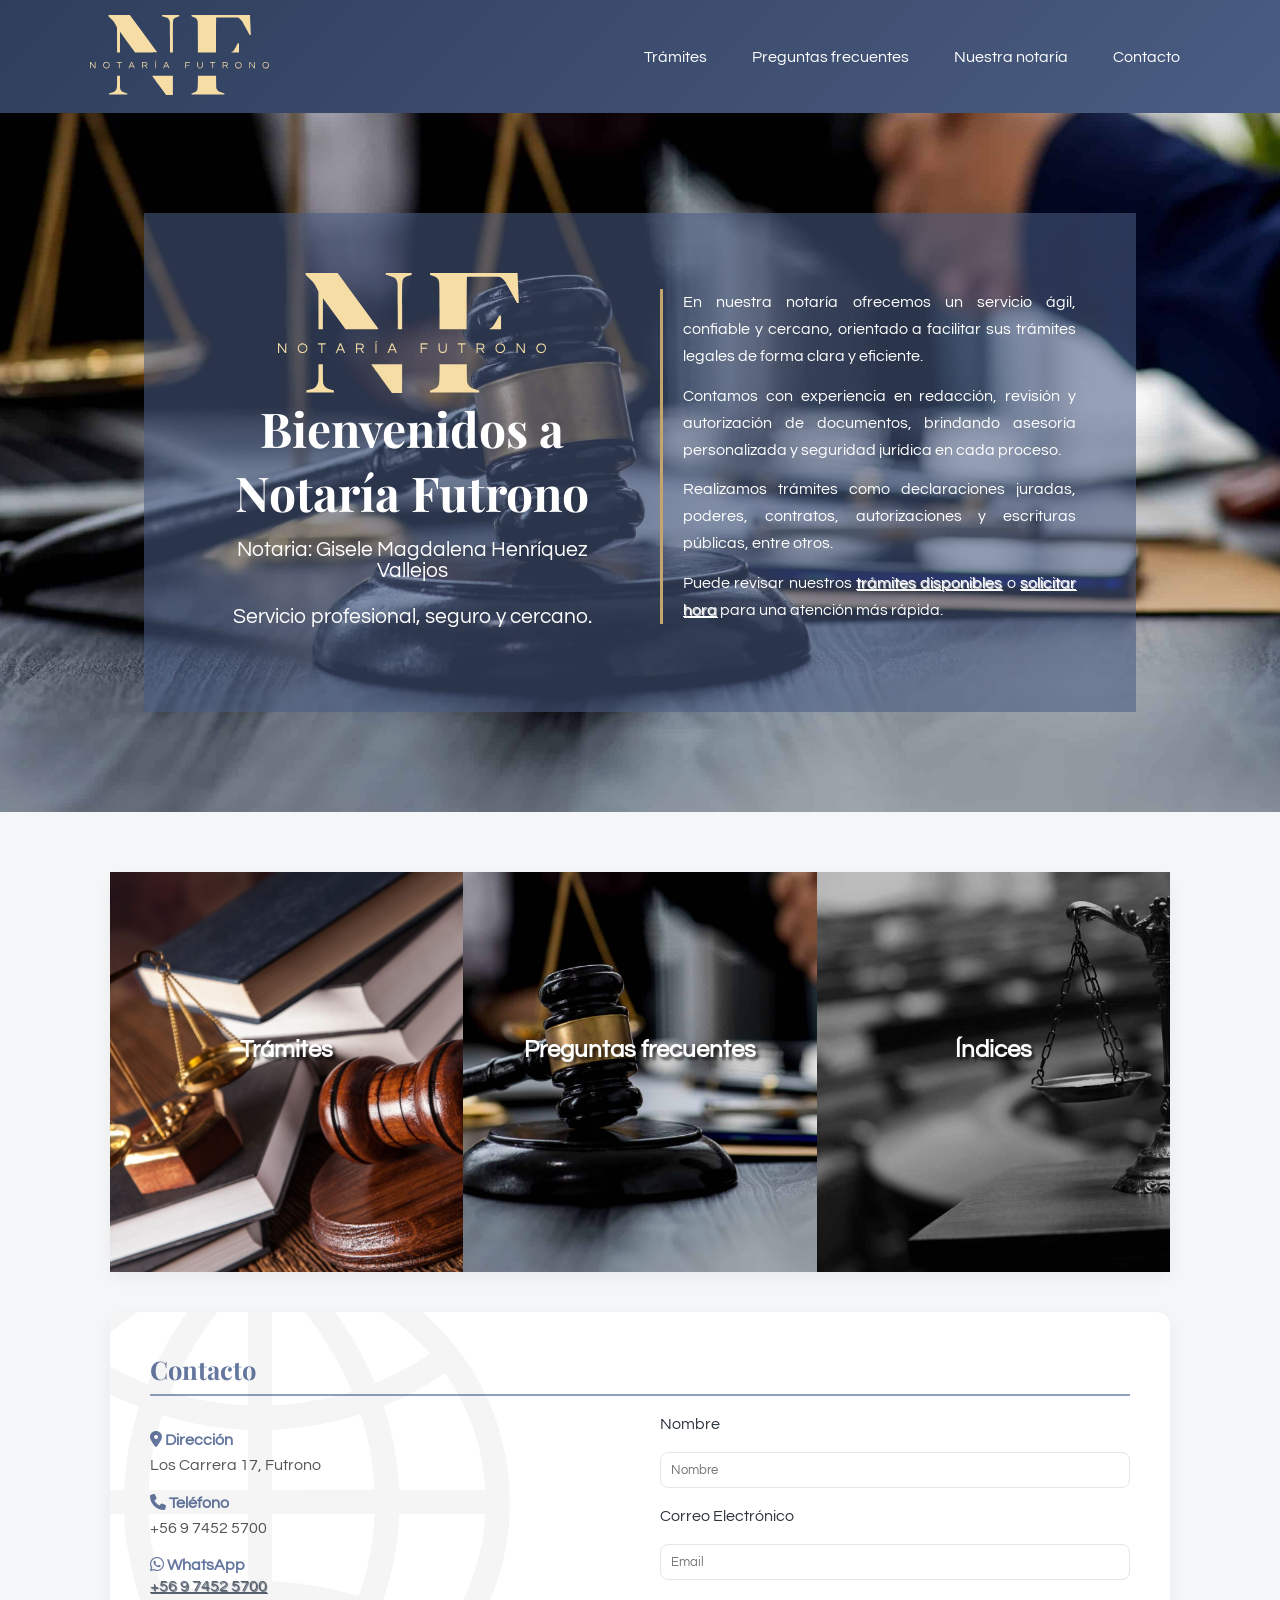
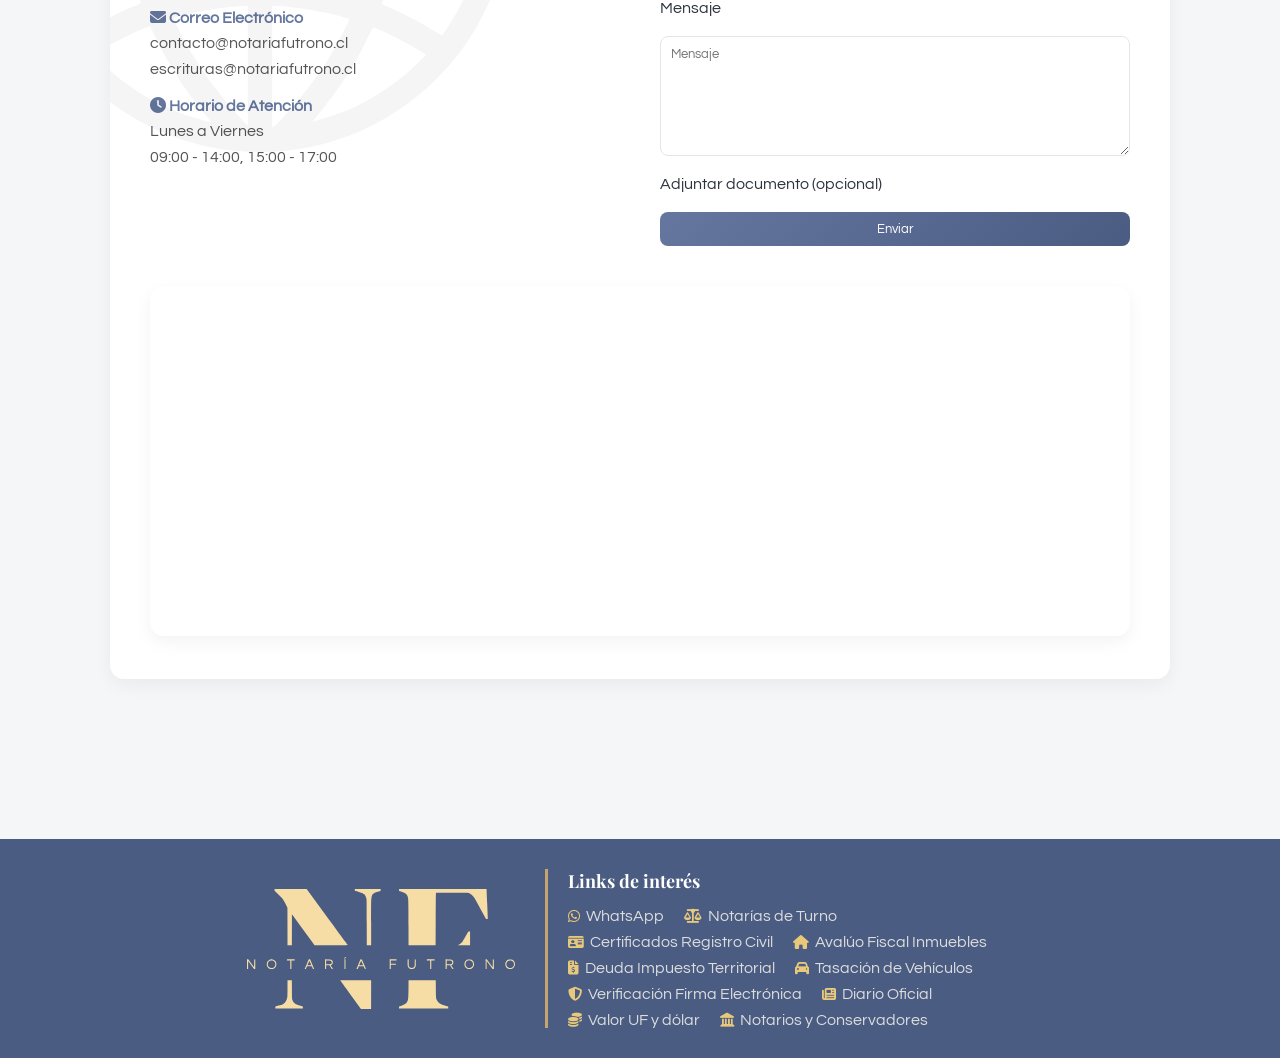
==== index.html @ 4bea4dc6 "19/5 22:29" ====
<!DOCTYPE html>
<html lang="es">
<head>
    <meta charset="UTF-8">
    <title>Notaría Futrono</title>
    <meta name="viewport" content="width=device-width, initial-scale=1.0">
    <meta name="description" content="Notaría Futrono">
    <link rel="stylesheet" href="https://cdnjs.cloudflare.com/ajax/libs/font-awesome/6.5.0/css/all.min.css">
    <link rel="stylesheet" href="styles.css">
    <link rel="icon" href="/Carrusel/LOGO NOTARÍA FUTRONO.svg" type="image/png">
    <link rel="preconnect" href="https://fonts.googleapis.com">
    <link rel="preconnect" href="https://fonts.gstatic.com" crossorigin>
    <link href="https://fonts.googleapis.com/css2?family=Playfair+Display:ital,wght@0,400..900;1,400..900&family=Questrial&display=swap" rel="stylesheet">

    <script>
        UPLOADCARE_PUBLIC_KEY = "cc6161b7a4d8f9cc58de";
        UPLOADCARE_LOCALE = "es";
    </script>

    <script src="https://ucarecdn.com/libs/widget/3.x/uploadcare.full.min.js"></script>
</head>

<body class="site-body">

    <!-- ================= HEADER ================= -->
    <header class="site-header">
        <div class="header-inner">
            <a href="index.html">
                <img src="Carrusel/LOGO NOTARÍA FUTRONO.svg" alt="Logo Notaría" class="logo-image">
            </a>
            <button class="menu-toggle" aria-label="Abrir menú">
                <span class="bar"></span>
                <span class="bar"></span>
                <span class="bar"></span>
            </button>

            <nav class="main-navigation" id="mainNav">
                <ul class="nav-list">

                    <li class="nav-item">
                        <a href="tramites.html" class="nav-link">Trámites</a>
                    </li>

                    <li class="nav-item">
                        <a href="faq.html" class="nav-link">Preguntas frecuentes</a>
                    </li>

                    <li class="nav-item">
                        <a href="notaria.html" class="nav-link">Nuestra notaría</a>
                    </li>

                    <li class="nav-item">
                        <a href="#contacto" class="nav-link">Contacto</a>
                    </li>

                </ul>
            </nav>

        </div>
    </header>

    <section class="hero-section">
        <div class="hero-container">
            <div class="hero-layout">
                <!-- IZQUIERDA -->
                <div class="hero-left">
                    <img src="Carrusel/LOGO NOTARÍA FUTRONO.svg" class="logo-image-hero">

                    <h2 class="hero-title">Bienvenidos a Notaría Futrono</h2>
                    
                    <p class="hero-subtitle">
                        Notaria: Gisele Magdalena Henríquez Vallejos
                    </p>
                    <p class="hero-subtitle">
                        Servicio profesional, seguro y cercano.
                    </p>
                </div>

                <!-- DERECHA -->
                <div class="hero-right">
                    <div class="hero-box">
                        <p>
                            En nuestra notaría ofrecemos un servicio ágil, confiable y cercano, orientado a facilitar sus trámites legales de forma clara y eficiente.
                        </p>

                        <p>
                            Contamos con experiencia en redacción, revisión y autorización de documentos, brindando asesoría personalizada y seguridad jurídica en cada proceso.
                        </p>

                        <p>
                            Realizamos trámites como declaraciones juradas, poderes, contratos, autorizaciones y escrituras públicas, entre otros.
                        </p>

                        <p>
                            Puede revisar nuestros <a href="tramites.html">trámites disponibles</a> o <a href="#contacto">solicitar hora</a> para una atención más rápida.
                        </p>
                    </div>
                </div>

            </div>
        </div>
    </section>

    <!-- ================= MAIN ================= -->
    <main class="site-main">

        <div class="content-wrapper">

        <!-- Imágenes Links -->
        <section class="section section-links">
            <div class="image-links-grid">

                <a href="tramites.html" class="image-card">
                    <img src="Carrusel/1.jpg" alt="Trámites">
                    <div class="overlay">
                        <h3>Trámites</h3>
                        <span class="overlay-button">Saber más</span>
                    </div>
                </a>

                <a href="faq.html" class="image-card">
                    <img src="Carrusel/2.jpg" alt="Faq">
                    <div class="overlay">
                        <h3>Preguntas frecuentes</h3>
                        <span class="overlay-button">Saber más</span>
                    </div>
                </a>

                <a href="#indices" class="image-card">
                    <img src="Carrusel/3.jpg" alt="Índices">
                    <div class="overlay">
                        <h3>Índices</h3>
                        <span class="overlay-button">Saber más</span>
                    </div>
                </a>
            </div>
        </section>

        <!-- Sección Contacto -->
        <section id="contacto" class="section section-contact">

            <h2 class="section-title">Contacto</h2>

            <div class="contact-grid">

                <!-- Columna 1: Información -->
                <div class="contact-info">

                    <h3><i class="fa-solid fa-location-dot"></i> Dirección</h3>
                    <p>Los Carrera 17, Futrono</p>

                    <h3><i class="fa-solid fa-phone"></i> Teléfono</h3>
                    <p>+56 9 7452 5700</p>

                    <h3><i class="fa-brands fa-whatsapp"></i> WhatsApp</h3>
                    <a href="https://wa.me/message/VOYNBCRUXKW7G1">+56 9 7452 5700</a>

                    <h3><i class="fa-solid fa-envelope"></i> Correo Electrónico</h3>
                    <p>contacto@notariafutrono.cl</p>
                    <p>escrituras@notariafutrono.cl</p>

                    <h3><i class="fa-solid fa-clock"></i> Horario de Atención</h3>
                    <p>Lunes a Viernes<br>09:00 - 14:00, 15:00 - 17:00</p>

                </div>

                <!-- Columna 2: Formulario -->
                <div class="contact-form-wrapper">

                    <form action="https://submit-form.com/GzHp7w8go" class="contact-form">
                        <label for="name">Nombre</label>
                        <input type="text" id="name" name="name" placeholder="Nombre" required="" class="form-input"/>
                        <label for="email">Correo Electrónico</label>
                        <input type="email" id="email" name="email" placeholder="Email" required="" class="form-input"/>
                        <label for="message">Mensaje</label>
                        <textarea
                            id="message"
                            name="message"
                            placeholder="Mensaje"
                            required=""
                            class="form-textarea"
                        ></textarea>
                        <label>Adjuntar documento (opcional)</label>
                        <input 
                            type="hidden"
                            role="uploadcare-uploader"
                            name="archivo"
                            data-sources="local"
                            data-clearable
                            />
                        <button type="submit" class="form-button">Enviar</button>
                    </form>

                </div>

            </div>

            
            <div class="contact-map">
                <iframe 
                    src="https://www.google.com/maps/embed?pb=!1m18!1m12!1m3!1d762.6371500582061!2d-72.39098183385522!3d-40.13006205214784!2m3!1f0!2f0!3f0!3m2!1i1024!2i768!4f13.1!3m3!1m2!1s0x961697001fea49ed%3A0x6ba64f70859dfc7d!2sNOTARIA!5e0!3m2!1ses-419!2scl!4v1772663323913!5m2!1ses-419!2scl"
                    width="100%" 
                    height="350" 
                    style="border:0;" 
                    allowfullscreen="" 
                    loading="lazy">
                </iframe>
            </div>

        </section>
        </div>
    </main>


    <!-- ================= FOOTER ================= -->
    <footer class="site-footer">
        <div class="footer-container">
            <img id="footer-img" class="logo-image-hero" src="Carrusel/LOGO NOTARÍA FUTRONO.svg">
            <div class="footer-links">
                <h2 class="footer-title">Links de interés</h2>
                <ul class="footer-links-list">
                    <li><a href="https://wa.me/message/VOYNBCRUXKW7G1"><i class="fa-brands fa-whatsapp"></i> WhatsApp</a></li>
                    <li><a href="https://notariosyconservadores.cl/wp-content/uploads/2026/02/TURNOS.pdf"><i class="fas fa-balance-scale"></i> Notarías de Turno</a></li>
                    <li><a href="https://www.registrocivil.cl"><i class="fas fa-id-card"></i> Certificados Registro Civil</a></li>
                    <li><a href="https://zeus.sii.cl/avalu_cgi/br/brc110.sh"><i class="fas fa-home"></i> Avalúo Fiscal Inmuebles</a></li>
                    <li><a href="https://www.tgr.cl/tramites-tgr/certificado-de-deuda-de-contribuciones/"><i class="fas fa-file-invoice-dollar"></i> Deuda Impuesto Territorial</a></li>
                    <li><a href="https://www.sii.cl/servicios_online/1049-.html"><i class="fas fa-car"></i> Tasación de Vehículos</a></li>
                    <li><a href="https://www.fojas.cl/index2.php"><i class="fas fa-shield-alt"></i> Verificación Firma Electrónica</a></li>
                    <li><a href="https://www.diariooficial.interior.gob.cl/#close"><i class="fas fa-newspaper"></i> Diario Oficial</a></li>
                    <li><a href="https://www.bcentral.cl/inicio"><i class="fas fa-coins"></i> Valor UF y dólar</a></li>
                    <li><a href="https://notariosyconservadores.cl"><i class="fas fa-landmark"></i> Notarios y Conservadores</a></li>
                </ul>

            </div>
        </div>
    </footer>

    <script>
        const toggle = document.querySelector(".menu-toggle");
        const nav = document.getElementById("mainNav");

        toggle.addEventListener("click", () => {
            nav.classList.toggle("active");
            toggle.classList.toggle("active");
        });
    </script>

    <script>
        const dropdownToggle = document.querySelector(".dropdown-toggle");
        const dropdown = document.querySelector(".dropdown");

        dropdownToggle.addEventListener("click", (e) => {
            if (window.innerWidth < 900) {
                e.preventDefault();
                dropdown.classList.toggle("active");
            }
        });
    </script>

    <script>
        const faqItems = document.querySelectorAll(".faq-item");

        faqItems.forEach(item => {
            const question = item.querySelector(".faq-question");

            question.addEventListener("click", () => {
                item.classList.toggle("active");
            });
        });
    </script>

    <script>
        let lastScroll = 0;
        const header = document.querySelector(".site-header");

        window.addEventListener("scroll", () => {
            const currentScroll = window.pageYOffset;

            if (currentScroll > lastScroll && currentScroll > 50) {
                // bajando
                header.classList.add("hidden");
            } else {
                // subiendo
                header.classList.remove("hidden");
            }

            lastScroll = currentScroll;
        });
    </script>
</body>
</html>
---- styles.css ----
:root {
    --color-primary: #65779F;
    --color-primary-light: #8FA0BF;
    --color-primary-dark: #4A5C82;

    /* Color del logo (acento cálido elegante) */
    --color-accent: #F6DDA6;
    --color-accent-dark: #E8C97C;

    /* Fondos */
    --color-background: #F5F6F8;
    --color-surface: #FFFFFF;

    /* Texto */
    --color-text: #2C333D;
    --color-text-light: #5A6472;

    /* Neutros */
    --color-border: #E2E6ED;
    --color-white: #FFFFFF;
    --max-width: 1100px;
}

/* RESET */
* {
    margin: 0;
    padding: 0;
    box-sizing: border-box;
}

body {
    font-family: "Questrial", sans-serif;
    background: var(--color-background);
    color: var(--color-text);
}

h2{
    font-family: "Playfair Display", serif;
    font-optical-sizing: auto;
    font-style: normal;
}

/* ===============================
   HEADER BASE (mobile first)
================================= */

.site-header {
    background: linear-gradient(
        135deg,
        #2F3E5C,
        var(--color-primary-dark)
    );
    padding: 15px 20px;
    color: var(--color-white);
    z-index: 1000;
    position: sticky;
    top: 0;
    transition: transform 0.3s ease;
}
.site-header.hidden {
    transform: translateY(-100%);
}
.header-inner {
    max-width: 1100px;
    margin: auto;
    display: flex;
    align-items: center;
    justify-content: space-between;
    position: relative;
}

.logo-image {
    height: 80px;
    max-width: 100%;
}
.logo-image-hero {
    height: 120px;
    max-width: 100%;
}

/* ===============================
   MENU BUTTON
================================= */

.menu-toggle {
    background: none;
    border: none;
    color: white;
    font-size: 1.8rem;
    cursor: pointer;
}

/* ===============================
   NAV MOBILE (ACORDEÓN)
================================= */

.main-navigation {
    position: absolute;
    top: 100%;
    left: 0;
    width: 100%;
    background: var(--color-primary);

    max-height: 0;
    overflow: hidden;
    transition: max-height 0.4s ease;
    z-index: 1100;
}

.main-navigation.active {
    max-height: 1000px;
}

.nav-list {
    list-style: none;
    display: flex;
    flex-direction: column;
    padding: 15px;
    gap: 15px;
}

.nav-link {
    text-decoration: none;
    color: white;
    padding: 10px;
    border-radius: 6px;
    transition: 0.3s ease;
}

.nav-link:hover {
    background: var(--color-primary-dark);
}

/* ===============================
   DROPDOWN (ACORDEÓN)
================================= */

.dropdown {
    position: relative;
}

.dropdown-menu {
    list-style: none;
    margin-top: 8px;

    max-height: 0;
    overflow: hidden;
    transition: max-height 0.35s ease;
}

/* Activación en móvil */
.dropdown.active .dropdown-menu {
    max-height: 500px;
}

.dropdown-menu li a {
    display: block;
    padding: 8px 15px;
    color: white;
    text-decoration: none;
    font-size: 0.95rem;
}

.dropdown-menu li a:hover {
    background: rgba(255,255,255,0.15);
}

/* ===============================
   DESKTOP
================================= */

@media (min-width: 900px) {

    .menu-toggle {
        display: none;
    }

    .main-navigation {
        position: static;
        background: transparent;
        width: auto;

        max-height: none;
        overflow: visible;
    }

    .nav-list {
        flex-direction: row;
        padding: 0;
        gap: 25px;
    }

    /* Dropdown desktop animado */

    .dropdown-menu {
        position: absolute;
        top: 100%;
        left: 0;
        background: var(--color-white);
        min-width: 220px;
        box-shadow: 0 8px 20px rgba(0,0,0,0.08);
        border-radius: 10px;
        padding: 0;

        max-height: 0;
        overflow: hidden;
        transition: max-height 0.35s ease;
        z-index: 2000;
    }

    .dropdown-menu li a {
        padding: 10px 20px;
        color: var(--color-text);
    }

    .dropdown-menu li a:hover {
        background: var(--color-primary-light);
        color: var(--color-primary-dark);
    }

    .dropdown:hover .dropdown-menu {
        max-height: 500px;
    }
}

/* ===============================
   SECCIÓN HERO PRINCIPAL
================================= */

.hero-container{
    background-color: rgba(74, 92, 130, 0.569);
    padding: 60px;
    width: 80%;
    justify-self: center;
}

.hero-section {
    background-image: url("Carrusel/2.jpg");
    background-size: cover;
    background-position: center;
    background-repeat: no-repeat;
    padding: 100px 20px;
    text-align: center;
    color: var(--color-white);
    display: flex;
    justify-content: center;
    align-content: center;
}
.hero-section a{
    color: white;
    text-decoration: underline;
    text-shadow: 1px 1px 1px white
}

.hero-content {
    position: relative;
    z-index: 2;
    max-width: var(--max-width);
    margin: auto;
}

.hero-title {
    font-size: 3rem;
    margin-bottom: 15px;
}

.hero-subtitle {
    font-size: 1.3rem;
    margin-bottom: 25px;
}

.hero-layout {
    display: flex;
    align-items: center;
    justify-content: space-between;
    gap: 40px;
}

.hero-left {
    flex: 1;
}

.hero-right {
    flex: 1;
}

.hero-box {
    background: transparent;
    border-left: 3px solid #c5a46d;
    padding-left: 20px;
    line-height: 1.7;
    text-align: justify;
}

.hero-box p {
    margin-bottom: 12px;
    color: #FFF; /* mucho mejor contraste */
}

.hero-info {
    margin-top: 35px;
    display: flex;
    flex-wrap:nowrap;
    justify-content: center;
    align-content: center;
    flex-direction: column;
    gap: 18px 35px;
    font-size: 0.95rem;
    justify-self: center;
}

.hero-info-item {
    color: var(--color-white);
    opacity: 0.95;
}

.hero-info-item strong {
    font-weight: 600;
    color: var(--color-accent);
    margin-right: 4px;
}

/* ===============================
   MAIN WRAPPER
================================= */

.site-main {
    padding: 60px 20px;
}

.content-wrapper {
    max-width: var(--max-width);
    margin: auto;
    padding: 0 20px;
}

/* ===============================
   SECTIONS
================================= */

.section {
    background: var(--color-surface);
    padding: 40px;
    margin-bottom: 40px;
    border-radius: 14px;
    box-shadow: 0 6px 18px rgba(0,0,0,0.05);
    transition: transform 0.3s ease;
    width: 100%;
}

.section:hover {
    transform: translateY(-3px);
}

.section-title {
    font-size: 1.6rem;
    margin-bottom: 20px;
    color: var(--color-primary);
    border-bottom: 2px solid var(--color-primary-light);
    padding-bottom: 8px;
}

/* ===============================
   BUTTONS
================================= */

.form-button {
    background: linear-gradient(135deg, var(--color-primary), var(--color-primary-dark));
    color: white;
    padding: 10px 18px;
    border-radius: 8px;
    border: none;
    cursor: pointer;
    transition: 0.3s;
    font-family: 'Questrial'
}

.form-button:hover {
    transform: translateY(-2px);
    box-shadow: 0 4px 12px rgba(0,0,0,0.2);
}

/* ===============================
   FOOTER
================================= */

.site-footer {
    background: var(--color-primary-dark);
    color: white;
    padding: 30px;
    text-align: center;
    margin-top: 60px;
}

/* ===============================
   RESPONSIVE
================================= */

@media (max-width: 768px) {

    .hero-container{
        width: 100%
    }
    .hero-title{
        font-size: 2rem;
    }

    .hero-layout {
        flex-direction: column;
        text-align: center;
    }

    .hero-right {
        width: 100%;
    }

    .hero-box {
        margin-top: 20px;
    }

    .hero-info {
        flex-direction: column;
        align-items: center;
        gap: 12px;
        font-size: 0.9rem;
    }

    .section {
        padding: 25px;
    }

        .menu-toggle {
        display: flex;
        flex-direction: column;
        justify-content: space-between;
        width: 28px;
        height: 22px;
        background: none;
        border: none;
        cursor: pointer;
    }

    .menu-toggle .bar {
        height: 3px;
        width: 100%;
        background: white;
        border-radius: 3px;
        transition: all 0.35s ease;
    }

    /* Estado activo (cuando el menú está abierto) */

    .menu-toggle.active .bar:nth-child(1) {
        transform: translateY(9px) rotate(45deg);
    }

    .menu-toggle.active .bar:nth-child(2) {
        opacity: 0;
    }

    .menu-toggle.active .bar:nth-child(3) {
        transform: translateY(-9px) rotate(-45deg);
    }

}

/* ===============================
   FAQ SECTION
================================= */

.section-faq {
    background: var(--color-white);
    position: relative;
    overflow: hidden;
}

.section-faq::before {
    content: "?";
    position: absolute;
    font-size: 800px;
    font-weight: 700;

    top: 30%;
    right: -60px;
    transform: translateY(-50%);

    color: #65779F;
    opacity: 0.07;

    pointer-events: none;
}

.faq-title {
    text-align: center;
    font-size: 1.6rem;
    margin-bottom: 40px;
    color: var(--color-primary);
    position: relative;
}

.faq-title::after {
    content: "";
    width: 60px;
    height: 3px;
    background: var(--color-primary-light);
    display: block;
    margin: 12px auto 0;
    border-radius: 3px;
}

/* FAQ ITEMS */

.faq-item {
    border-bottom: 1px solid var(--color-border);
    padding: 15px 0;
}

.faq-question {
    width: 100%;
    background: none;
    border: none;
    text-align: left;
    font-size: 1rem;
    font-weight: 600;
    color: var(--color-text);
    cursor: pointer;
    padding: 10px 0;
    position: relative;
    transition: 0.3s;
}

.faq-question:hover {
    color: var(--color-primary);
}

/* Icono + */

.faq-question::after {
    content: "+";
    position: absolute;
    right: 0;
    font-size: 1.2rem;
    transition: transform 0.3s ease;
}

/* Rotación cuando está activo */

.faq-item.active .faq-question::after {
    transform: rotate(45deg);
}

/* RESPUESTA (acordeón animado) */

.faq-answer {
    max-height: 0;
    overflow: hidden;
    transition: max-height 0.7s ease;
}

.faq-answer p {
    padding: 10px 0 15px 0;
    color: var(--color-text-light);
    line-height: 1.6;
}

/* Estado activo */

.faq-item.active .faq-answer {
    max-height: 300px;
}

/* ===============================
   CONTACT SECTION
================================= */

.section-contact {
    background: var(--color-white);
}

.section-contact a{
    text-shadow: 1px 1px 1px var(--color-text-light);
    text-decoration: underline;
    color: var(--color-text-light)
}

.section-contact {
    position: relative;
    overflow: hidden;
}

.section-contact::before {
    content: "";
    position: absolute;
    inset: 0;

    background-image: url("contacto.svg"); /* tu imagen */
    background-repeat: no-repeat;
    background-position: left -100px top -60px;
    background-size: 500px;

    pointer-events: none;
    opacity: 0.04;
}

.contact-grid {
    display: flex;
    flex-direction: column;
    gap: 40px;
    margin-bottom: 40px;
}

.contact-info h3 {
    font-size: 1rem;
    color: var(--color-primary);
    margin-top: 15px;
    margin-bottom: 5px;
}

.contact-info p {
    color: #555;
    line-height: 1.6;
}

/* FORM */

.contact-form {
    display: flex;
    flex-direction: column;
    gap: 20px;
}

.form-group {
    display: flex;
    flex-direction: column;
}

.form-label {
    margin-bottom: 6px;
    font-weight: 600;
    font-size: 0.9rem;
}

.form-input,
.form-textarea {
    padding: 10px;
    border-radius: 8px;
    border: 1px solid var(--color-border);
    font-family: inherit;
    transition: 0.3s;
}

.form-textarea {
    min-height: 120px;
    resize: vertical;
}

.form-input:focus,
.form-textarea:focus {
    outline: none;
    border-color: var(--color-primary);
    box-shadow: 0 0 0 2px rgba(101, 119, 159, 0.25);
}
.uploadcare--widget__button_type_open {
    background: linear-gradient(135deg, var(--color-primary), var(--color-primary-dark));
    color: white;
    border: none;
    padding: 10px 15px;
    border-radius: 5px;
    cursor: pointer;
    transition: 0.3s;
    
}
.uploadcare--widget__button_type_open:hover {
    transform: translateY(-2px);
    background: linear-gradient(135deg, var(--color-primary), var(--color-primary-dark));
}

/* MAPA */

.contact-map iframe {
    border-radius: 14px;
    box-shadow: 0 6px 18px rgba(0,0,0,0.05);
}

/* ===============================
   DESKTOP CONTACT
================================= */

@media (min-width: 900px) {

    .contact-grid {
        flex-direction: row;
        align-items: flex-start;
    }

    .contact-info {
        flex: 1;
    }

    .contact-form-wrapper {
        flex: 1;
    }
}

/* ===============================
   IMAGE LINKS SECTION
================================= */

.section-links {
    padding: 0;
}

.image-links-grid {
    display: grid;
    grid-template-columns: 1fr;
}

.image-card {
    position: relative;
    overflow: hidden;
    text-decoration: none;
    height: 320px;
}

.image-card img {
    width: 100%;
    height: 100%;
    object-fit: cover;
    transition: transform 0.6s ease;
}

/* Overlay base */

.overlay {
    position: absolute;
    inset: 0;
    display: flex;
    flex-direction: column;
    justify-content: center;
    align-items: center;
    gap: 15px;
    color: white;
    text-align: center;

    transition: background 0.4s ease;
}

.overlay h3 {
    font-size: 1.5rem;
    font-weight: 600;
    transition: transform 0.4s ease;
    text-shadow: rgba(0, 0, 0, 0.719) 3px 3px 3px;
}

/* Botón */

.overlay-button {
    padding: 8px 18px;
    background: var(--color-accent);
    color: var(--color-primary-dark);
    border-radius: 20px;
    font-size: 0.9rem;
    font-weight: 600;

    opacity: 0;
    transform: translateY(10px);
    transition: 0.4s ease;
}

.overlay-button:hover {
    background: var(--color-accent-dark);
}

/* Hover effects */

.image-card:hover img {
    transform: scale(1.08);
}

.image-card:hover .overlay {
    background: rgba(74, 92, 130, 0.75);
}

.image-card:hover .overlay-button {
    opacity: 1;
    transform: translateY(0);
}

/* ===============================
   DESKTOP GRID
================================= */

@media (min-width: 900px) {

    .image-links-grid {
        grid-template-columns: repeat(3, 1fr);
    }

    .image-card {
        height: 400px;
    }

}

.tramites-grid {
    display: grid;
    gap: 25px;
}

.tramite-card {
    border: 1px solid var(--color-border);
    border-radius: 12px;
    padding: 20px;
    background: var(--color-white);
    transition: 0.3s;
}

.tramite-card:hover {
    transform: translateY(-3px);
    box-shadow: 0 6px 18px rgba(0,0,0,0.08);
}

.tramite-card h3 {
    margin-bottom: 10px;
    color: var(--color-primary);
}

.tramite-card ul {
    margin: 13px 0;
    padding-left: 18px;
    color: var(--color-text-light);
}
.tramite-card li {
    margin: 5px 0;
    
    color: var(--color-text-light);
}
.tramite-card a {
    text-shadow: 1px 1px 1px var(--color-text-light);
    text-decoration: underline;
    color: var(--color-text-light)
}

.tramite-card a:hover {
    text-decoration: none;
}

.tramites-search {
    margin-bottom: 30px;
    display: flex;
    justify-content: center;
}

.tramites-search input {
    width: 100%;
    height: 50px;
    padding: 10px 14px;
    border-radius: 8px;
    border: 1px solid var(--color-border);
    font-family: inherit;
    font-size: 16px;
    transition: 0.3s;
}

.tramites-search input:focus {
    outline: none;
    border-color: var(--color-primary);
    box-shadow: 0 0 0 2px rgba(101, 119, 159, 0.25);
}
.site-main-notaria{
    background-image: url("Carrusel/2.jpg"); /* cambia esto */
    background-size: cover;
    background-position: center;
    min-height: 100vh;
}
.notaria-hero {
    min-height: 100vh;
    display: flex;
    align-items: center;
    color:#FFF;
}

.notaria-overlay {
    width: 100%;
    background-color: rgba(74, 92, 130, 0.569);
    padding: 60px 20px;
    display: flex;
    justify-content: left;
}
.notaria-box {
    max-width: 800px;
    padding: 30px;
    border-radius: 8px;
}
.notaria-title {
    margin-bottom: 20px;
    font-size: 3rem;
}

.notaria-text {
    text-align: justify;
    line-height: 1.7;
    margin-bottom: 5px;
}
.notaria-text a{
    text-decoration: underline;
    text-shadow: 1px 1px 1px white;
    color: white;
}

.notaria-text p {
    margin-bottom: 12px;
}
.notaria-text::after{
    content: "";
    width: 100%;
    height: 3px;
    background: var(--color-accent-dark);
    display: block;
    margin: 12px auto 0;
    border-radius: 3px;
}
.notaria-info {
    padding-top: 15px;
}

.notaria-info p {
    margin-bottom: 8px;
}
.notaria-info p strong{
    color: var(--color-accent)
}
@media (max-width: 768px) {
    .notaria-box {
        padding: 20px;
    }

    .notaria-overlay {
        padding: 40px 15px;
    }
}
.footer-container{
    display: flex;
    flex-direction: row;
    gap:30px;
    justify-content: center;
}

.footer-links {
    max-width: 40%;
    justify-self: center;
    display: flex;
    flex-direction: column;
    text-align: left;
    border-left: 3px solid #c5a46d;
    padding-left: 20px;
}

.footer-title {
    margin-bottom: 15px;
    font-size: 18px;
}

.footer-links-list {
    list-style: none;
    padding: 0;

    display: flex;
    flex-wrap: wrap;
    gap: 10px 20px; 
}

.footer-links-list li {
    width: auto;
}

.footer-links-list a {
    text-decoration: none;
    color: #ddd;

    display: flex;
    align-items: center;
    gap: 6px;

    white-space: nowrap; /* evita que se corten en 2 líneas */
}

.footer-links-list a:hover {
    color: white;
}

.footer-links-list i {
    font-size: 14px;
}
.footer-links-list i{
    color: var(--color-accent-dark)
}
#footer-img{
    justify-self: center;
    align-self: center;
}
@media (max-width: 768px) {
    .footer-links-list {
        flex-direction: column;
        justify-content: center;
    }
    .footer-links{
        max-width: 100%;
        text-align: center;
        border-left:none;
        border-bottom: 3px solid #c5a46d;
        padding-bottom: 20px;;
    }
    .footer-container{
        flex-direction: column-reverse;
    }
    .footer-links-list li a{
        justify-self: center;
    }
}
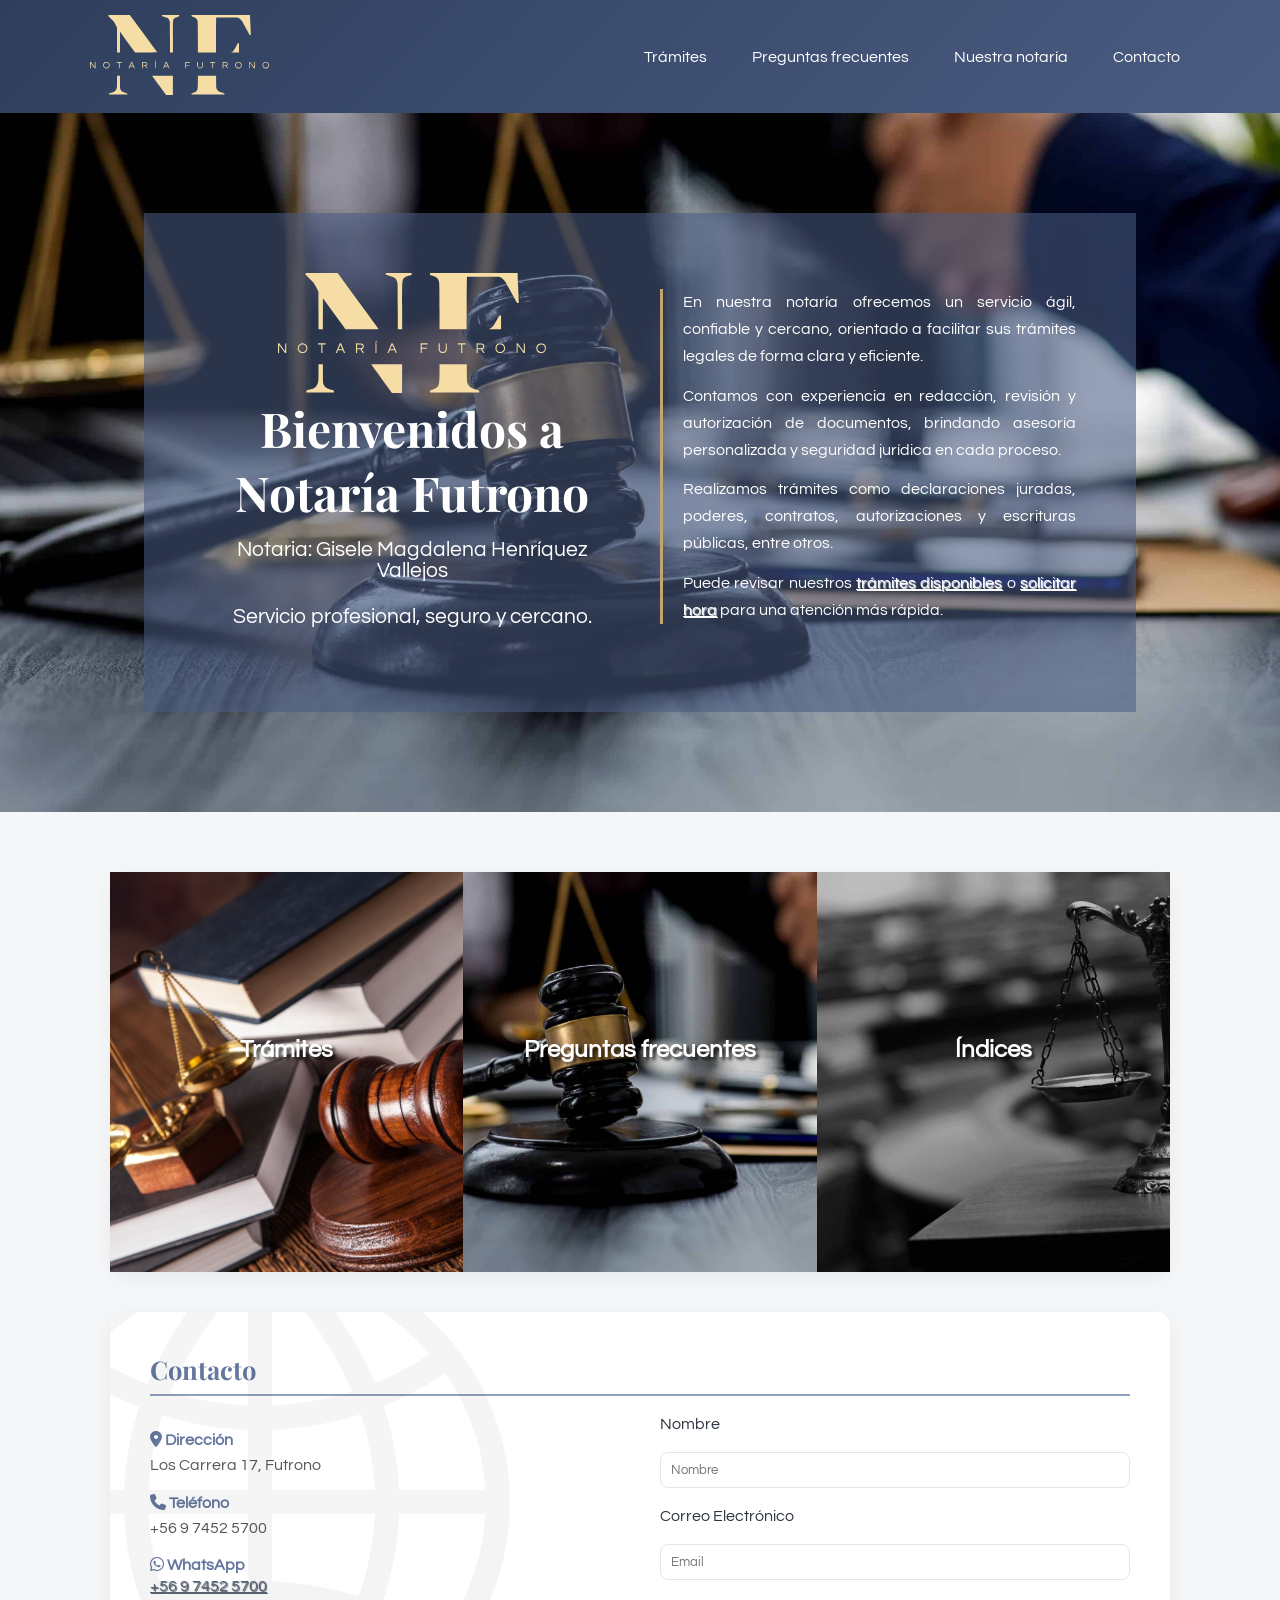
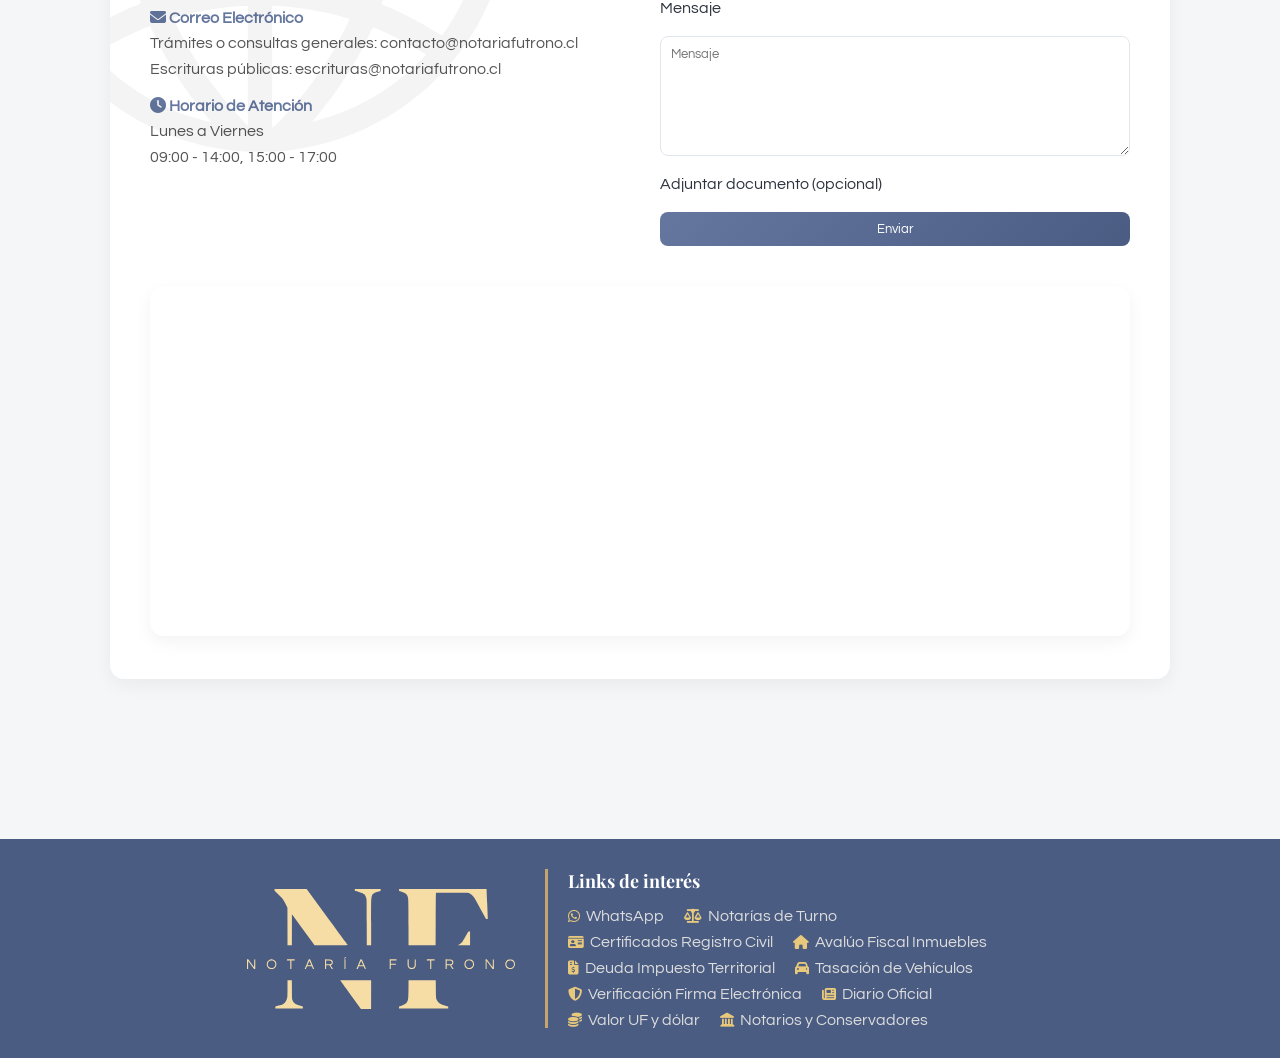
==== commit e4cb8cf2: "19/5 22:30" ====
--- a/index.html
+++ b/index.html
@@ -156,8 +156,8 @@
                     <a href="https://wa.me/message/VOYNBCRUXKW7G1">+56 9 7452 5700</a>
 
                     <h3><i class="fa-solid fa-envelope"></i> Correo Electrónico</h3>
-                    <p>contacto@notariafutrono.cl</p>
-                    <p>escrituras@notariafutrono.cl</p>
+                    <p>Trámites o consultas generales: contacto@notariafutrono.cl</p>
+                    <p>Escrituras públicas: escrituras@notariafutrono.cl</p>
 
                     <h3><i class="fa-solid fa-clock"></i> Horario de Atención</h3>
                     <p>Lunes a Viernes<br>09:00 - 14:00, 15:00 - 17:00</p>
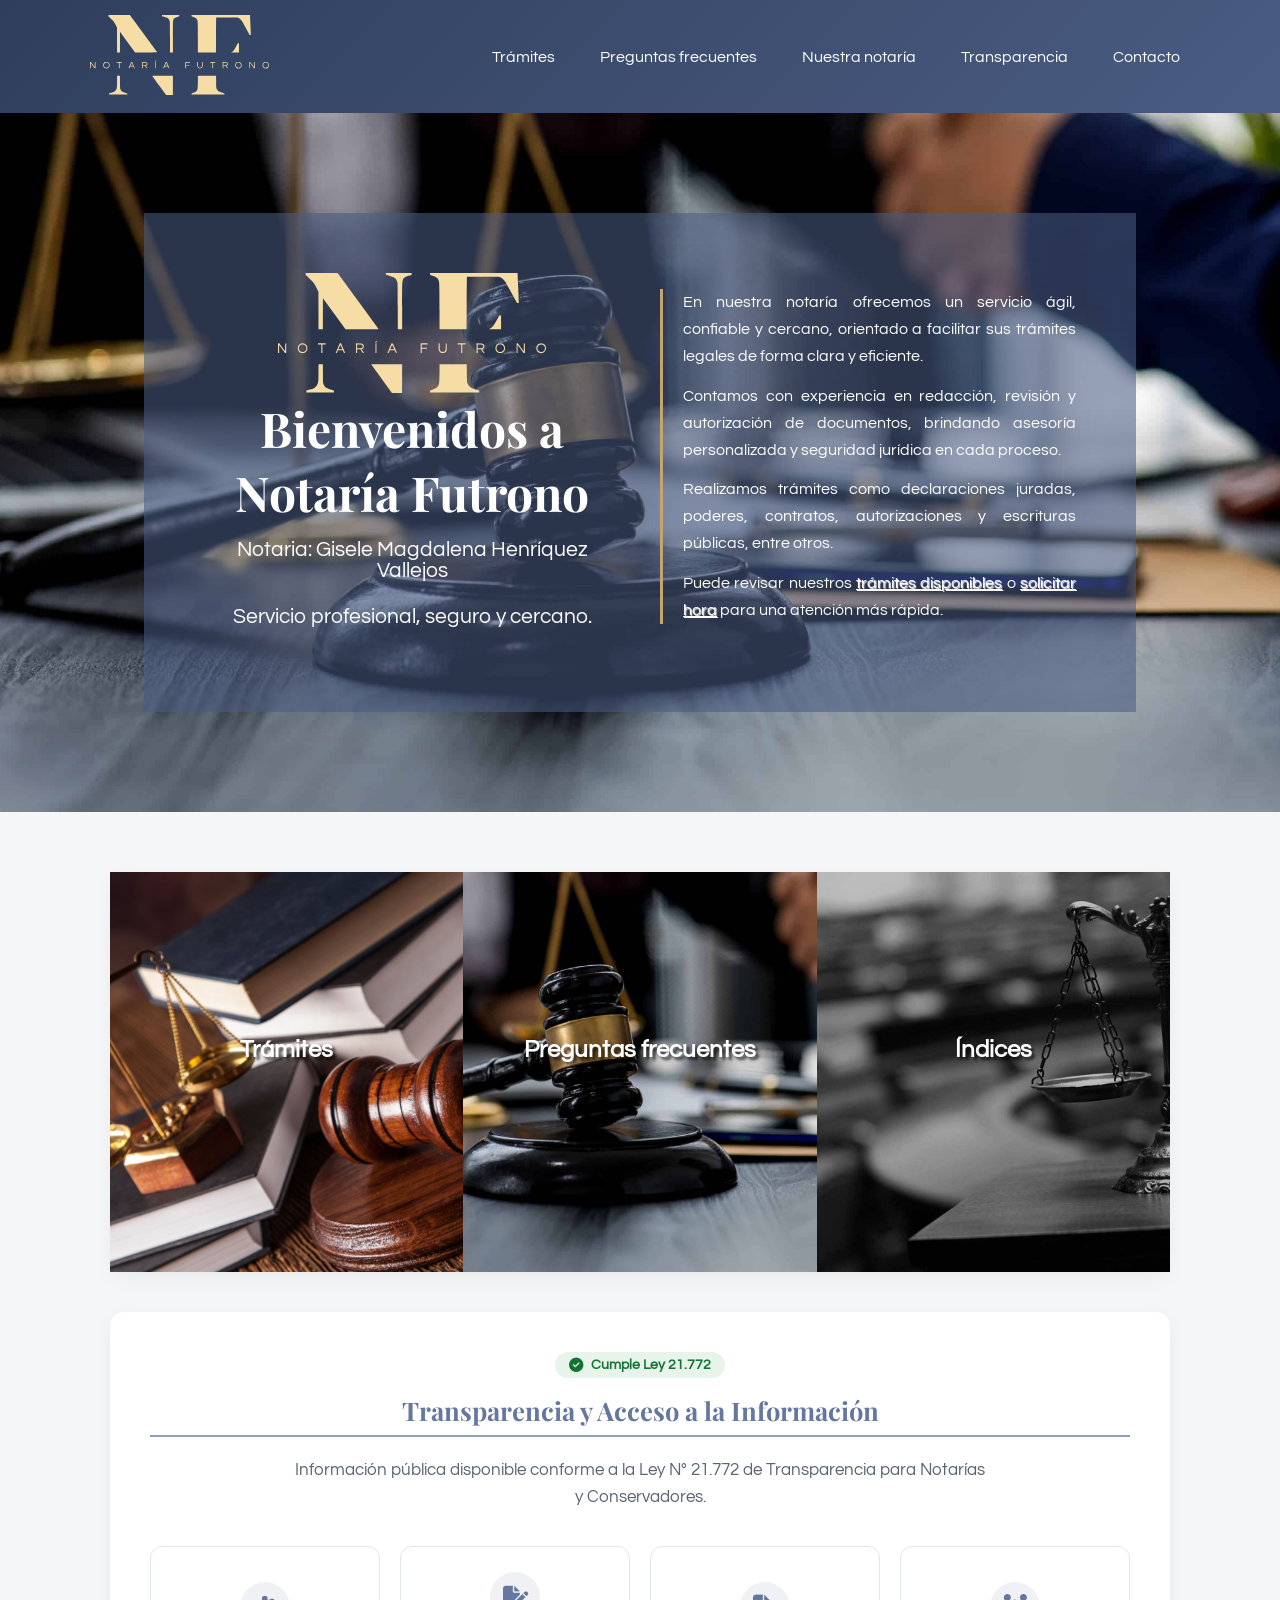
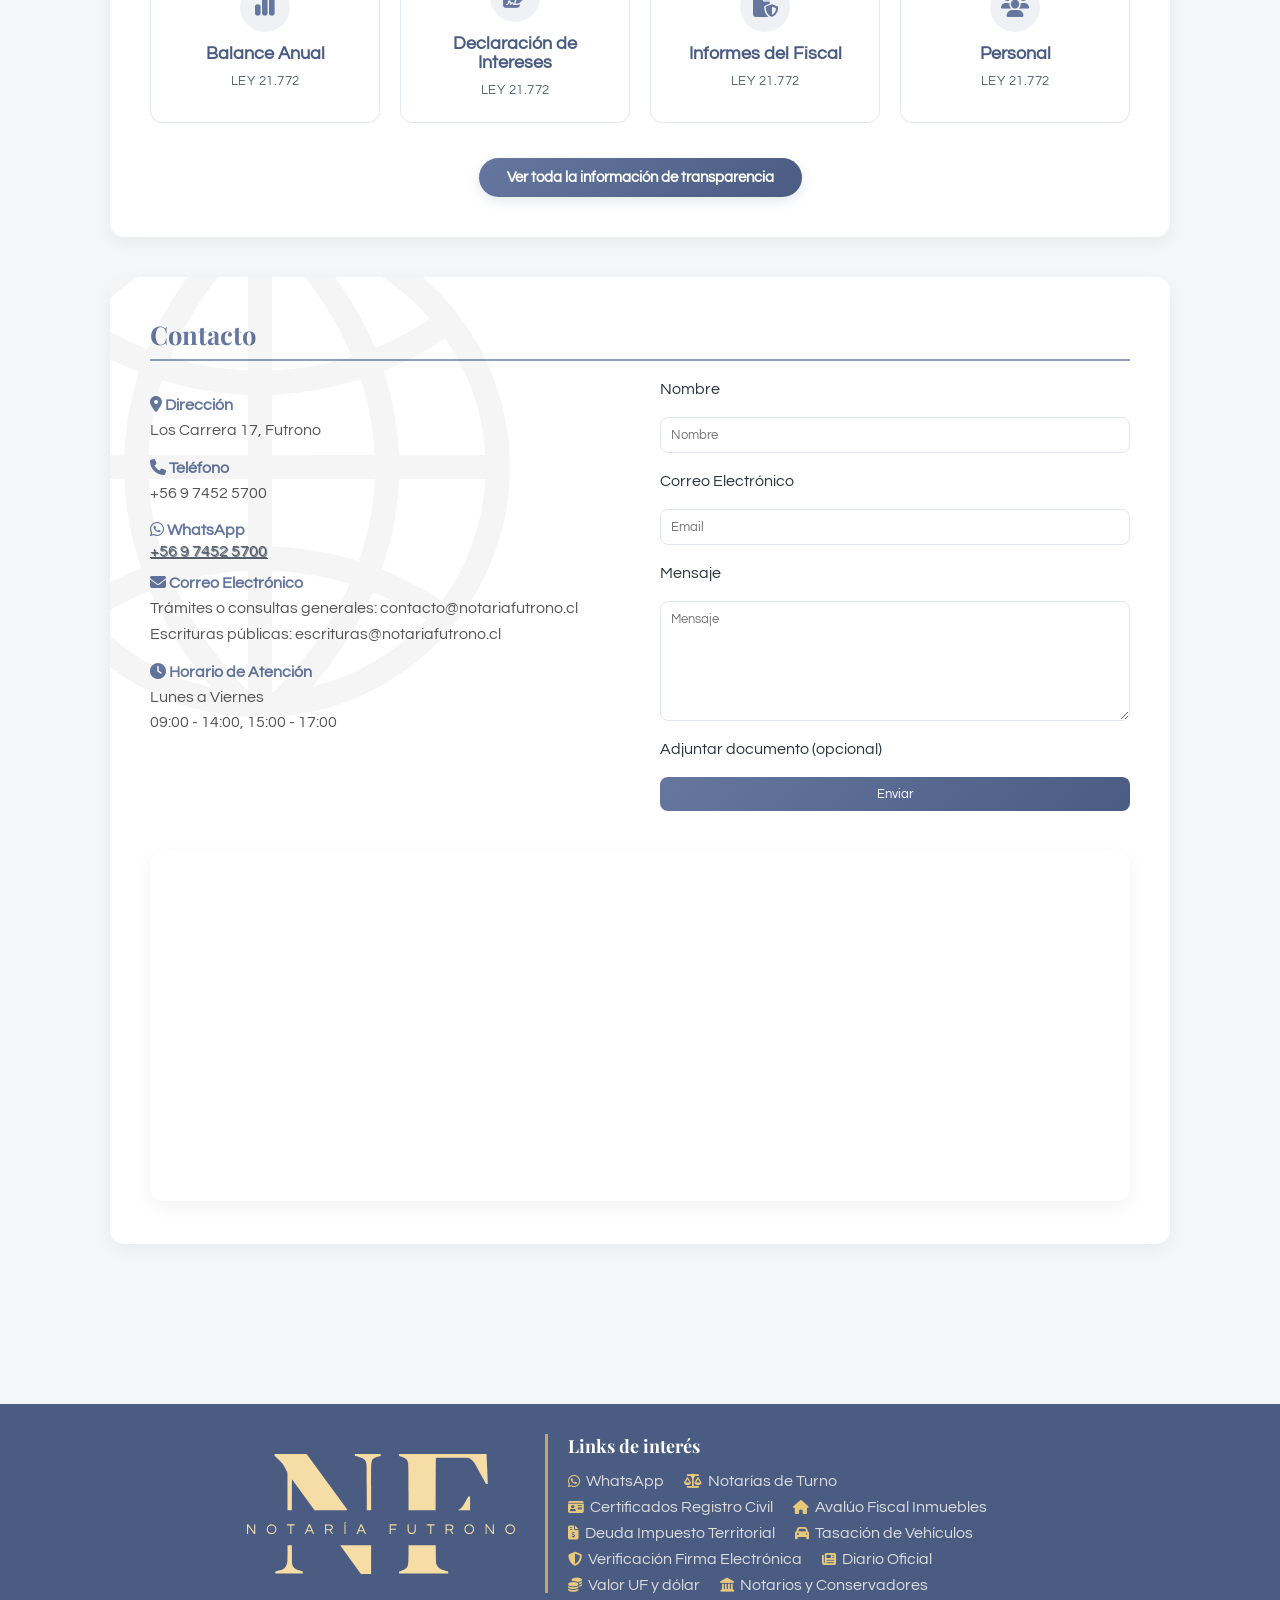
==== commit 671c4ce1: "28/7 17:09" ====
--- a/index.html
+++ b/index.html
@@ -50,6 +50,10 @@
                     </li>
 
                     <li class="nav-item">
+                        <a href="transparencia.html" class="nav-link">Transparencia</a>
+                    </li>
+
+                    <li class="nav-item">
                         <a href="#contacto" class="nav-link">Contacto</a>
                     </li>
 
@@ -133,6 +137,57 @@
                         <span class="overlay-button">Saber más</span>
                     </div>
                 </a>
+            </div>
+        </section>
+
+        <!-- Sección Transparencia -->
+        <section id="transparencia-seccion" class="section section-transparencia">
+            <div class="transparencia-header">
+                <span class="transparencia-badge">
+                    <i class="fa-solid fa-circle-check"></i> Cumple Ley 21.772
+                </span>
+                <h2 class="section-title">Transparencia y Acceso a la Información</h2>
+                <p class="section-subtitle-text">
+                    Información pública disponible conforme a la Ley N° 21.772 de Transparencia para Notarías y Conservadores.
+                </p>
+            </div>
+
+            <div class="transparencia-grid">
+                <a href="transparencia-balance.html" class="transparencia-card">
+                    <div class="icon-wrapper">
+                        <i class="fa-solid fa-chart-simple"></i>
+                    </div>
+                    <h3>Balance Anual</h3>
+                    <p>Ley 21.772</p>
+                </a>
+
+                <a href="transparencia-declaraciones.html" class="transparencia-card">
+                    <div class="icon-wrapper">
+                        <i class="fa-solid fa-file-signature"></i>
+                    </div>
+                    <h3>Declaración de Intereses</h3>
+                    <p>Ley 21.772</p>
+                </a>
+
+                <a href="transparencia-informes.html" class="transparencia-card">
+                    <div class="icon-wrapper">
+                        <i class="fa-solid fa-file-shield"></i>
+                    </div>
+                    <h3>Informes del Fiscal</h3>
+                    <p>Ley 21.772</p>
+                </a>
+
+                <a href="transparencia-personal.html" class="transparencia-card">
+                    <div class="icon-wrapper">
+                        <i class="fa-solid fa-users"></i>
+                    </div>
+                    <h3>Personal</h3>
+                    <p>Ley 21.772</p>
+                </a>
+            </div>
+
+            <div class="transparencia-cta">
+                <a href="transparencia.html" class="transparencia-button">Ver toda la información de transparencia</a>
             </div>
         </section>
 
--- a/styles.css
+++ b/styles.css
@@ -1017,4 +1017,506 @@
     .footer-links-list li a{
         justify-self: center;
     }
+}
+
+/* ===============================
+   TRANSPARENCIA (LEY 21.772)
+   =============================== */
+.section-transparencia {
+    background: var(--color-white);
+    position: relative;
+    overflow: hidden;
+}
+
+.transparencia-header {
+    text-align: center;
+    margin-bottom: 35px;
+}
+
+.transparencia-badge {
+    display: inline-flex;
+    align-items: center;
+    gap: 8px;
+    background: #E6F4EA;
+    color: #137333;
+    padding: 6px 14px;
+    border-radius: 20px;
+    font-size: 0.85rem;
+    font-weight: 600;
+    margin-bottom: 15px;
+}
+
+.transparencia-badge i {
+    font-size: 0.9rem;
+}
+
+.section-subtitle-text {
+    font-size: 1.05rem;
+    color: var(--color-text-light);
+    max-width: 700px;
+    margin: 0 auto;
+    line-height: 1.6;
+}
+
+.transparencia-grid {
+    display: grid;
+    grid-template-columns: repeat(2, 1fr); /* 2 columnas en celulares para evitar scroll infinito */
+    gap: 12px;
+    margin-bottom: 35px;
+}
+
+@media (min-width: 768px) {
+    .transparencia-grid {
+        grid-template-columns: repeat(3, 1fr);
+        gap: 20px;
+    }
+}
+
+@media (min-width: 900px) {
+    .transparencia-grid {
+        grid-template-columns: repeat(4, 1fr);
+    }
+}
+
+.transparencia-card {
+    background: var(--color-surface);
+    border: 1px solid var(--color-border);
+    border-radius: 12px;
+    padding: 15px 10px; /* Más compacto en móvil */
+    text-align: center;
+    text-decoration: none;
+    color: var(--color-text);
+    transition: all 0.3s ease;
+    display: flex;
+    flex-direction: column;
+    align-items: center;
+    justify-content: center;
+    gap: 8px;
+}
+
+.transparencia-card:hover {
+    transform: translateY(-4px);
+    box-shadow: 0 8px 24px rgba(101, 119, 159, 0.12);
+    border-color: var(--color-primary-light);
+}
+
+.transparencia-card .icon-wrapper {
+    width: 40px; /* Más compacto en móvil */
+    height: 40px;
+    background: rgba(101, 119, 159, 0.1);
+    color: var(--color-primary);
+    border-radius: 50%;
+    display: flex;
+    align-items: center;
+    justify-content: center;
+    font-size: 1.15rem;
+    transition: all 0.3s ease;
+}
+
+.transparencia-card:hover .icon-wrapper {
+    background: var(--color-primary);
+    color: var(--color-white);
+}
+
+.transparencia-card h3 {
+    font-family: "Questrial", sans-serif;
+    font-size: 0.95rem; /* Ajustado para móviles */
+    font-weight: 600;
+    color: var(--color-primary-dark);
+}
+
+.transparencia-card p {
+    font-size: 0.72rem;
+    color: var(--color-text-light);
+    letter-spacing: 0.2px;
+    text-transform: uppercase;
+}
+
+@media (min-width: 768px) {
+    .transparencia-card {
+        padding: 25px 20px;
+        gap: 12px;
+    }
+    .transparencia-card .icon-wrapper {
+        width: 50px;
+        height: 50px;
+        font-size: 1.4rem;
+    }
+    .transparencia-card h3 {
+        font-size: 1.15rem;
+    }
+    .transparencia-card p {
+        font-size: 0.8rem;
+        letter-spacing: 0.5px;
+    }
+}
+
+.transparencia-cta {
+    text-align: center;
+}
+
+.transparencia-button {
+    display: inline-block;
+    background: linear-gradient(135deg, var(--color-primary), var(--color-primary-dark));
+    color: var(--color-white);
+    text-decoration: none;
+    padding: 12px 28px;
+    border-radius: 30px;
+    font-weight: 600;
+    font-size: 0.95rem;
+    transition: all 0.3s ease;
+    box-shadow: 0 4px 12px rgba(74, 92, 130, 0.15);
+}
+
+.transparencia-button:hover {
+    transform: translateY(-2px);
+    box-shadow: 0 6px 18px rgba(74, 92, 130, 0.25);
+    background: linear-gradient(135deg, var(--color-primary-light), var(--color-primary));
+}
+
+/* Alert Boxes & Banners */
+.alert-box {
+    display: flex;
+    flex-direction: column; /* Apilado en móvil */
+    gap: 12px;
+    padding: 15px;
+    border-radius: 12px;
+    margin-bottom: 25px;
+    line-height: 1.5;
+}
+
+.alert-box.info-blue {
+    background: #E8F0FE;
+    border: 1px solid #D2E3FC;
+    color: #1967D2;
+}
+
+.alert-box.info-green {
+    background: #E6F4EA;
+    border: 1px solid #CEEAD6;
+    color: #137333;
+}
+
+.alert-box.info-amber {
+    background: #FEF7E0;
+    border: 1px solid #FEEFC3;
+    color: #B06000;
+}
+
+.alert-box i {
+    font-size: 1.3rem;
+    margin-top: 2px;
+}
+
+.alert-box p {
+    font-size: 0.95rem;
+    margin: 0;
+    color: var(--color-text);
+}
+
+@media (min-width: 600px) {
+    .alert-box {
+        flex-direction: row;
+        padding: 20px;
+        gap: 15px;
+    }
+}
+
+/* Tablas */
+.table-wrapper {
+    background: var(--color-white);
+    border: 1px solid var(--color-border);
+    border-radius: 12px;
+    overflow: hidden;
+    margin-bottom: 25px;
+    box-shadow: 0 4px 12px rgba(0,0,0,0.02);
+}
+
+.transparencia-table {
+    width: 100%;
+    border-collapse: collapse;
+    font-size: 0.95rem;
+    text-align: left;
+}
+
+.transparencia-table th {
+    background: var(--color-primary-dark);
+    color: var(--color-white);
+    padding: 14px 20px;
+    font-weight: 600;
+}
+
+.transparencia-table td {
+    padding: 14px 20px;
+    border-top: 1px solid var(--color-border);
+    color: var(--color-text);
+}
+
+.transparencia-table tr:hover {
+    background: var(--color-background);
+}
+
+/* Comportamiento responsivo de la tabla para celulares */
+@media (max-width: 600px) {
+    .transparencia-table, 
+    .transparencia-table tbody, 
+    .transparencia-table tr, 
+    .transparencia-table td {
+        display: block;
+        width: 100%;
+    }
+    
+    .transparencia-table thead {
+        display: none; /* Ocultar cabeceras en móviles */
+    }
+    
+    .transparencia-table tr {
+        margin-bottom: 0px;
+        border-bottom: 2px solid var(--color-border);
+        padding: 10px 0;
+    }
+    
+    .transparencia-table tr:last-child {
+        border-bottom: none;
+    }
+    
+    .transparencia-table td {
+        display: flex;
+        justify-content: space-between;
+        align-items: flex-start;
+        gap: 15px;
+        padding: 10px 15px;
+        border-top: none;
+        text-align: right;
+    }
+    
+    .transparencia-table td::before {
+        content: attr(data-label);
+        font-weight: 600;
+        color: var(--color-primary-dark);
+        font-size: 0.85rem;
+        text-align: left;
+        min-width: 110px; /* Ancho mínimo para la etiqueta de la izquierda */
+        flex-shrink: 0; /* Evitar que se comprima la etiqueta */
+    }
+}
+
+/* Botones de Descarga */
+.download-btn {
+    display: inline-flex;
+    align-items: center;
+    gap: 8px;
+    background: var(--color-primary);
+    color: var(--color-white);
+    text-decoration: none;
+    padding: 8px 16px;
+    border-radius: 8px;
+    font-size: 0.85rem;
+    font-weight: 600;
+    transition: all 0.2s ease;
+}
+
+.download-btn:hover {
+    background: var(--color-primary-dark);
+}
+
+/* Tarjetas de Documento (Patrimonio) */
+.doc-grid {
+    display: grid;
+    grid-template-columns: 1fr;
+    gap: 20px;
+}
+
+@media (min-width: 768px) {
+    .doc-grid {
+        grid-template-columns: repeat(2, 1fr);
+    }
+}
+
+.doc-card {
+    background: var(--color-white);
+    border: 1px solid var(--color-border);
+    border-radius: 12px;
+    padding: 20px;
+    display: flex;
+    flex-direction: column;
+    gap: 15px;
+    box-shadow: 0 4px 12px rgba(0,0,0,0.02);
+}
+
+.doc-card-header {
+    display: flex;
+    gap: 15px;
+    align-items: flex-start;
+}
+
+.doc-icon {
+    width: 45px;
+    height: 45px;
+    background: rgba(101, 119, 159, 0.1);
+    color: var(--color-primary);
+    border-radius: 8px;
+    display: flex;
+    align-items: center;
+    justify-content: center;
+    font-size: 1.3rem;
+}
+
+.doc-info h3 {
+    font-size: 1rem;
+    font-weight: 600;
+    color: var(--color-text);
+    margin-bottom: 4px;
+    line-height: 1.4;
+}
+
+.doc-info span {
+    font-size: 0.75rem;
+    color: var(--color-text-light);
+    text-transform: uppercase;
+}
+
+.doc-card-footer {
+    display: flex;
+    justify-content: space-between;
+    align-items: center;
+    border-top: 1px solid var(--color-border);
+    padding-top: 12px;
+    margin-top: auto;
+}
+
+.doc-date {
+    font-size: 0.8rem;
+    color: var(--color-text-light);
+}
+
+/* Búsqueda en Índices */
+.search-box {
+    background: var(--color-background);
+    border: 1px solid var(--color-border);
+    border-radius: 12px;
+    padding: 15px; /* Más compacto en móvil */
+    margin-bottom: 30px;
+}
+
+.search-box h2 {
+    font-size: 1.2rem;
+    color: var(--color-primary-dark);
+    margin-bottom: 15px;
+}
+
+.search-form {
+    display: flex;
+    flex-direction: column; /* Apilado en móvil */
+    gap: 15px;
+}
+
+.search-form .form-group {
+    display: flex;
+    flex-direction: column;
+    gap: 6px;
+    width: 100%;
+}
+
+.search-form label {
+    font-size: 0.85rem;
+    font-weight: 600;
+    color: var(--color-text);
+}
+
+.search-form input {
+    height: 42px;
+    padding: 8px 12px;
+    border-radius: 8px;
+    border: 1px solid var(--color-border);
+    font-family: inherit;
+    font-size: 0.95rem;
+    width: 100%;
+}
+
+.search-form input:focus {
+    outline: none;
+    border-color: var(--color-primary);
+}
+
+.search-form .search-btn {
+    height: 42px;
+    background: var(--color-primary);
+    color: var(--color-white);
+    border: none;
+    border-radius: 8px;
+    padding: 0 24px;
+    font-weight: 600;
+    cursor: pointer;
+    transition: background 0.2s;
+    width: 100%; /* Ancho completo en móvil */
+}
+
+.search-form .search-btn:hover {
+    background: var(--color-primary-dark);
+}
+
+@media (min-width: 600px) {
+    .search-box {
+        padding: 25px;
+    }
+    
+    .search-form {
+        flex-direction: row;
+        align-items: flex-end;
+    }
+    
+    .search-form .group-year {
+        flex: 0 0 100px;
+    }
+    
+    .search-form .group-name {
+        flex: 1 1 250px;
+    }
+    
+    .search-form .search-btn {
+        width: auto;
+    }
+}
+
+/* Hub Inspector */
+.inspector-card {
+    background: var(--color-white);
+    border: 1px solid var(--color-border);
+    border-radius: 12px;
+    padding: 20px;
+    display: flex;
+    align-items: center;
+    gap: 15px;
+    margin-bottom: 25px;
+}
+
+.inspector-icon {
+    width: 45px;
+    height: 45px;
+    background: rgba(101, 119, 159, 0.1);
+    color: var(--color-primary);
+    border-radius: 50%;
+    display: flex;
+    align-items: center;
+    justify-content: center;
+    font-size: 1.2rem;
+}
+
+.inspector-info p {
+    margin: 0;
+}
+
+.inspector-info .title {
+    font-size: 0.75rem;
+    color: var(--color-text-light);
+    text-transform: uppercase;
+    letter-spacing: 0.5px;
+}
+
+.inspector-info .name {
+    font-size: 1.05rem;
+    font-weight: 600;
+    color: var(--color-text);
+    margin-top: 2px;
 }
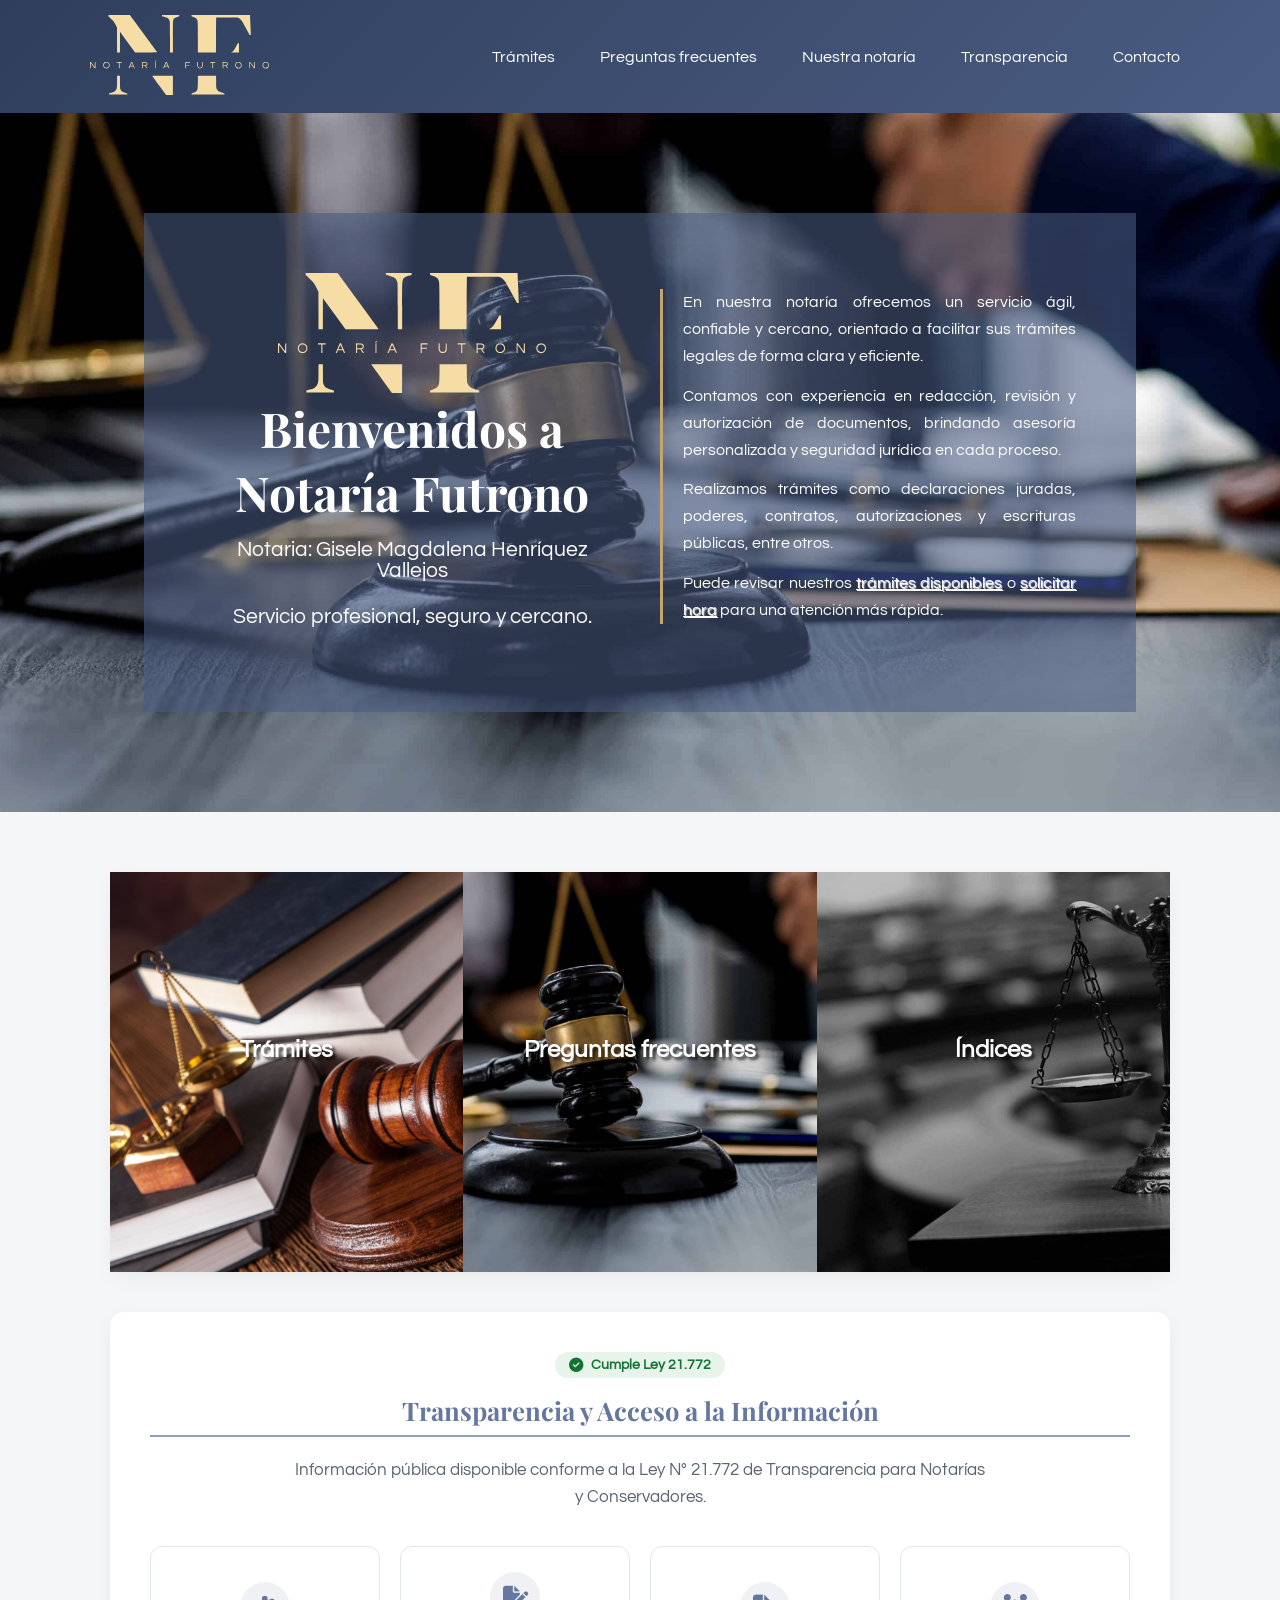
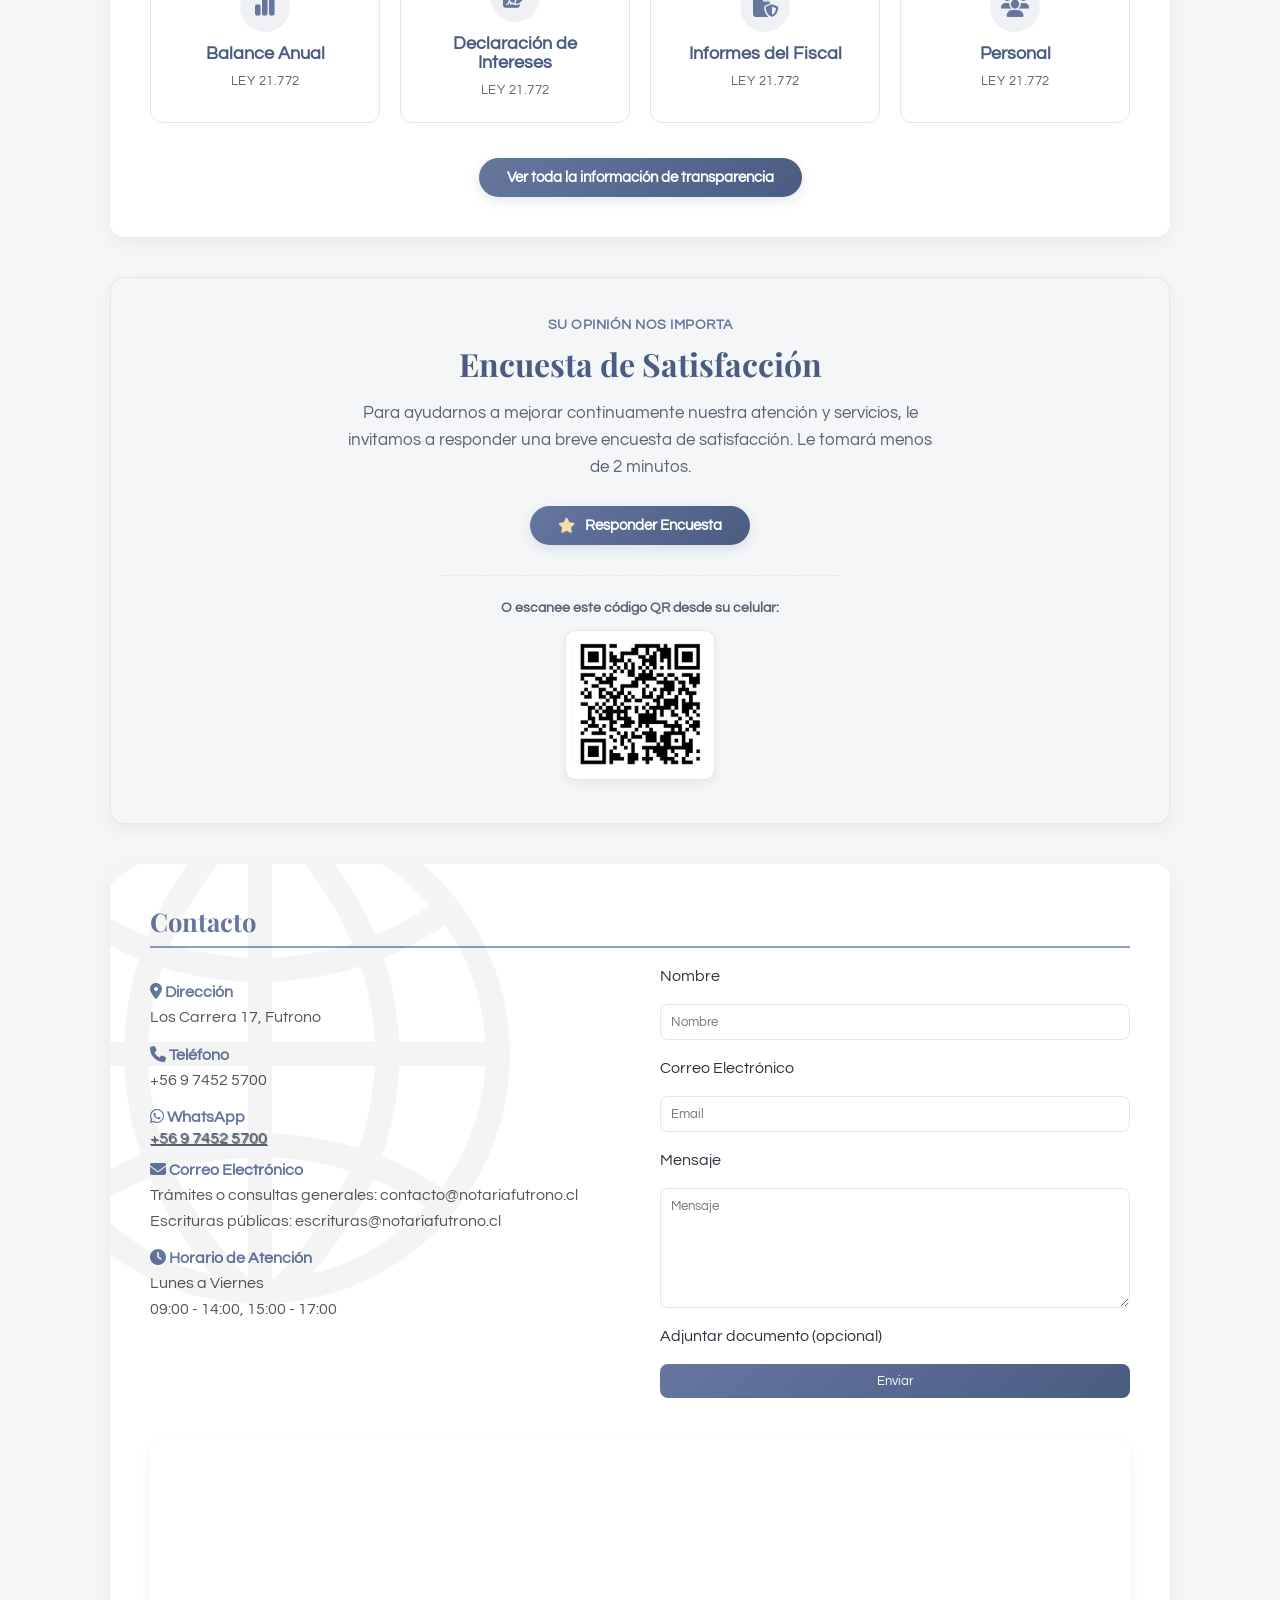
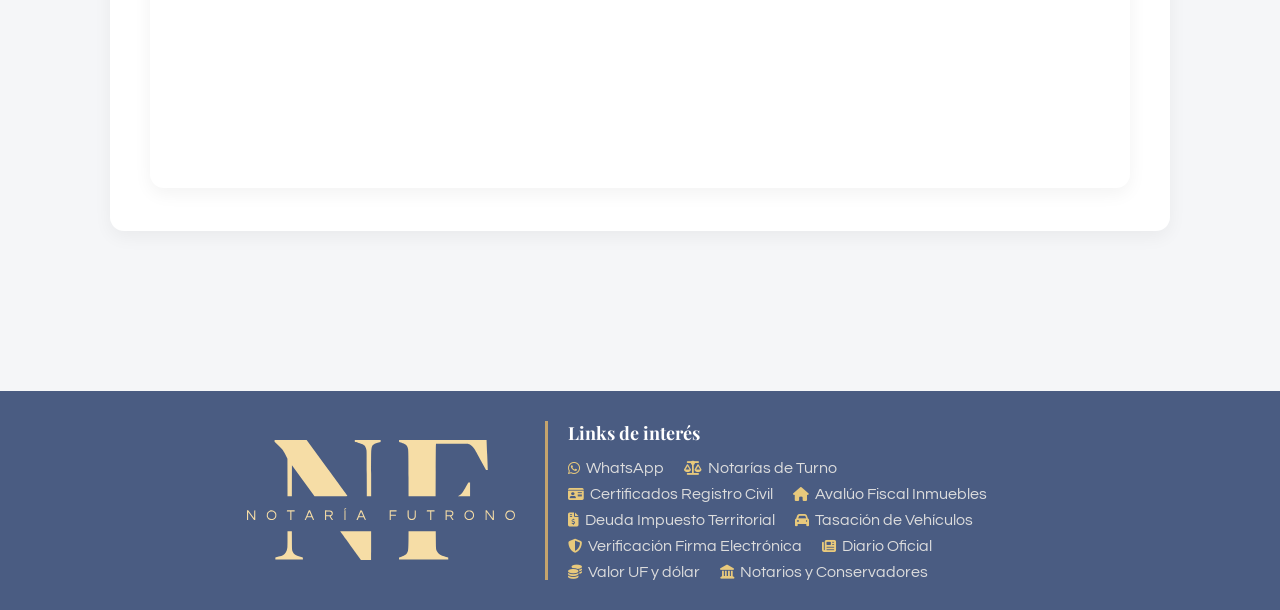
==== commit b613fd8c: "31/7 14:27" ====
--- a/index.html
+++ b/index.html
@@ -188,6 +188,27 @@
 
             <div class="transparencia-cta">
                 <a href="transparencia.html" class="transparencia-button">Ver toda la información de transparencia</a>
+            </div>
+        </section>
+
+        <!-- Sección Encuesta de Satisfacción -->
+        <section id="encuesta-satisfaccion" class="section" style="background: var(--color-background); border: 1px solid var(--color-border);">
+            <div style="display: flex; flex-direction: column; gap: 30px; align-items: center;">
+                <div style="text-align: center; max-width: 600px;">
+                    <span style="font-size: 0.85rem; color: var(--color-primary); font-weight: 600; text-transform: uppercase; letter-spacing: 0.5px; display: block; margin-bottom: 10px;">Su opinión nos importa</span>
+                    <h2 style="font-family: 'Playfair Display', serif; font-size: 2rem; color: var(--color-primary-dark); margin-bottom: 15px;">Encuesta de Satisfacción</h2>
+                    <p style="color: var(--color-text-light); line-height: 1.6; font-size: 1.05rem; margin-bottom: 25px;">
+                        Para ayudarnos a mejorar continuamente nuestra atención y servicios, le invitamos a responder una breve encuesta de satisfacción. Le tomará menos de 2 minutos.
+                    </p>
+                    <a href="https://forms.cloud.microsoft/r/Q0mNi9sTsg?origin=QRCode" target="_blank" rel="noopener noreferrer" class="transparencia-button" style="display: inline-flex; align-items: center; gap: 10px;">
+                        <i class="fa-solid fa-star" style="color: var(--color-accent);"></i> Responder Encuesta
+                    </a>
+                </div>
+                
+                <div style="text-align: center; border-top: 1px dashed var(--color-border); padding-top: 25px; width: 100%; max-width: 400px;">
+                    <p style="font-size: 0.85rem; color: var(--color-text-light); margin-bottom: 15px; font-weight: 600;">O escanee este código QR desde su celular:</p>
+                    <img src="Carrusel/qr-encuesta.png" alt="Código QR Encuesta de Satisfacción" style="width: 150px; height: 150px; border-radius: 10px; box-shadow: 0 4px 12px rgba(0,0,0,0.06); border: 1px solid var(--color-border); padding: 5px; background: white;">
+                </div>
             </div>
         </section>
 
--- a/styles.css
+++ b/styles.css
@@ -1519,4 +1519,155 @@
     font-weight: 600;
     color: var(--color-text);
     margin-top: 2px;
+}
+
+/* Modal de Solicitud de Escrituras */
+.modal {
+    display: none; /* Oculto por defecto */
+    position: fixed;
+    z-index: 10000; /* Asegurar que quede sobre todo */
+    left: 0;
+    top: 0;
+    width: 100%;
+    height: 100%;
+    background: rgba(0, 0, 0, 0.55);
+    backdrop-filter: blur(4px); /* Difuminado premium */
+    align-items: center;
+    justify-content: center;
+    padding: 15px;
+}
+
+.modal.active {
+    display: flex; /* Mostrar como flex para centrar */
+}
+
+.modal-content {
+    background: var(--color-white);
+    padding: 30px;
+    border-radius: 16px;
+    width: 100%;
+    max-width: 500px;
+    box-shadow: 0 15px 35px rgba(0, 0, 0, 0.2);
+    position: relative;
+    max-height: 90vh;
+    overflow-y: auto;
+    animation: modalFadeIn 0.3s ease-out;
+}
+
+@keyframes modalFadeIn {
+    from {
+        transform: translateY(20px);
+        opacity: 0;
+    }
+    to {
+        transform: translateY(0);
+        opacity: 1;
+    }
+}
+
+.close-modal {
+    position: absolute;
+    right: 20px;
+    top: 15px;
+    font-size: 2rem;
+    cursor: pointer;
+    color: var(--color-text-light);
+    transition: color 0.2s;
+    font-weight: 300;
+}
+
+.close-modal:hover {
+    color: var(--color-primary-dark);
+}
+
+.modal-title {
+    font-family: "Playfair Display", serif;
+    font-size: 1.6rem;
+    color: var(--color-primary-dark);
+    margin-bottom: 8px;
+}
+
+.modal-subtitle {
+    font-size: 0.9rem;
+    color: var(--color-text-light);
+    margin-bottom: 20px;
+    line-height: 1.4;
+}
+
+.escritura-resumen {
+    background: var(--color-background);
+    border: 1px solid var(--color-border);
+    border-radius: 10px;
+    padding: 15px;
+    margin-bottom: 20px;
+    font-size: 0.92rem;
+}
+
+.escritura-resumen p {
+    margin: 0;
+    margin-bottom: 6px;
+    color: var(--color-text);
+}
+
+.escritura-resumen p:last-child {
+    margin-bottom: 0;
+}
+
+.form-group-modal {
+    display: flex;
+    flex-direction: column;
+    gap: 6px;
+    margin-bottom: 16px;
+    width: 100%;
+}
+
+.form-group-modal label {
+    font-size: 0.85rem;
+    font-weight: 600;
+    color: var(--color-text);
+}
+
+.form-group-modal input[type="text"],
+.form-group-modal input[type="email"],
+.form-group-modal input[type="tel"],
+.form-group-modal textarea {
+    height: 42px;
+    padding: 8px 12px;
+    border-radius: 8px;
+    border: 1px solid var(--color-border);
+    font-family: inherit;
+    font-size: 0.95rem;
+    width: 100%;
+}
+
+.form-group-modal textarea {
+    height: 80px;
+    resize: vertical;
+}
+
+.form-group-modal input:focus,
+.form-group-modal textarea:focus {
+    outline: none;
+    border-color: var(--color-primary);
+}
+
+.radio-group {
+    display: flex;
+    flex-direction: column;
+    gap: 8px;
+    margin-top: 4px;
+}
+
+.radio-label {
+    display: flex;
+    align-items: flex-start;
+    gap: 10px;
+    cursor: pointer;
+    font-size: 0.9rem;
+    font-weight: normal !important;
+}
+
+.radio-label input[type="radio"] {
+    margin-top: 3px;
+    flex-shrink: 0;
 }
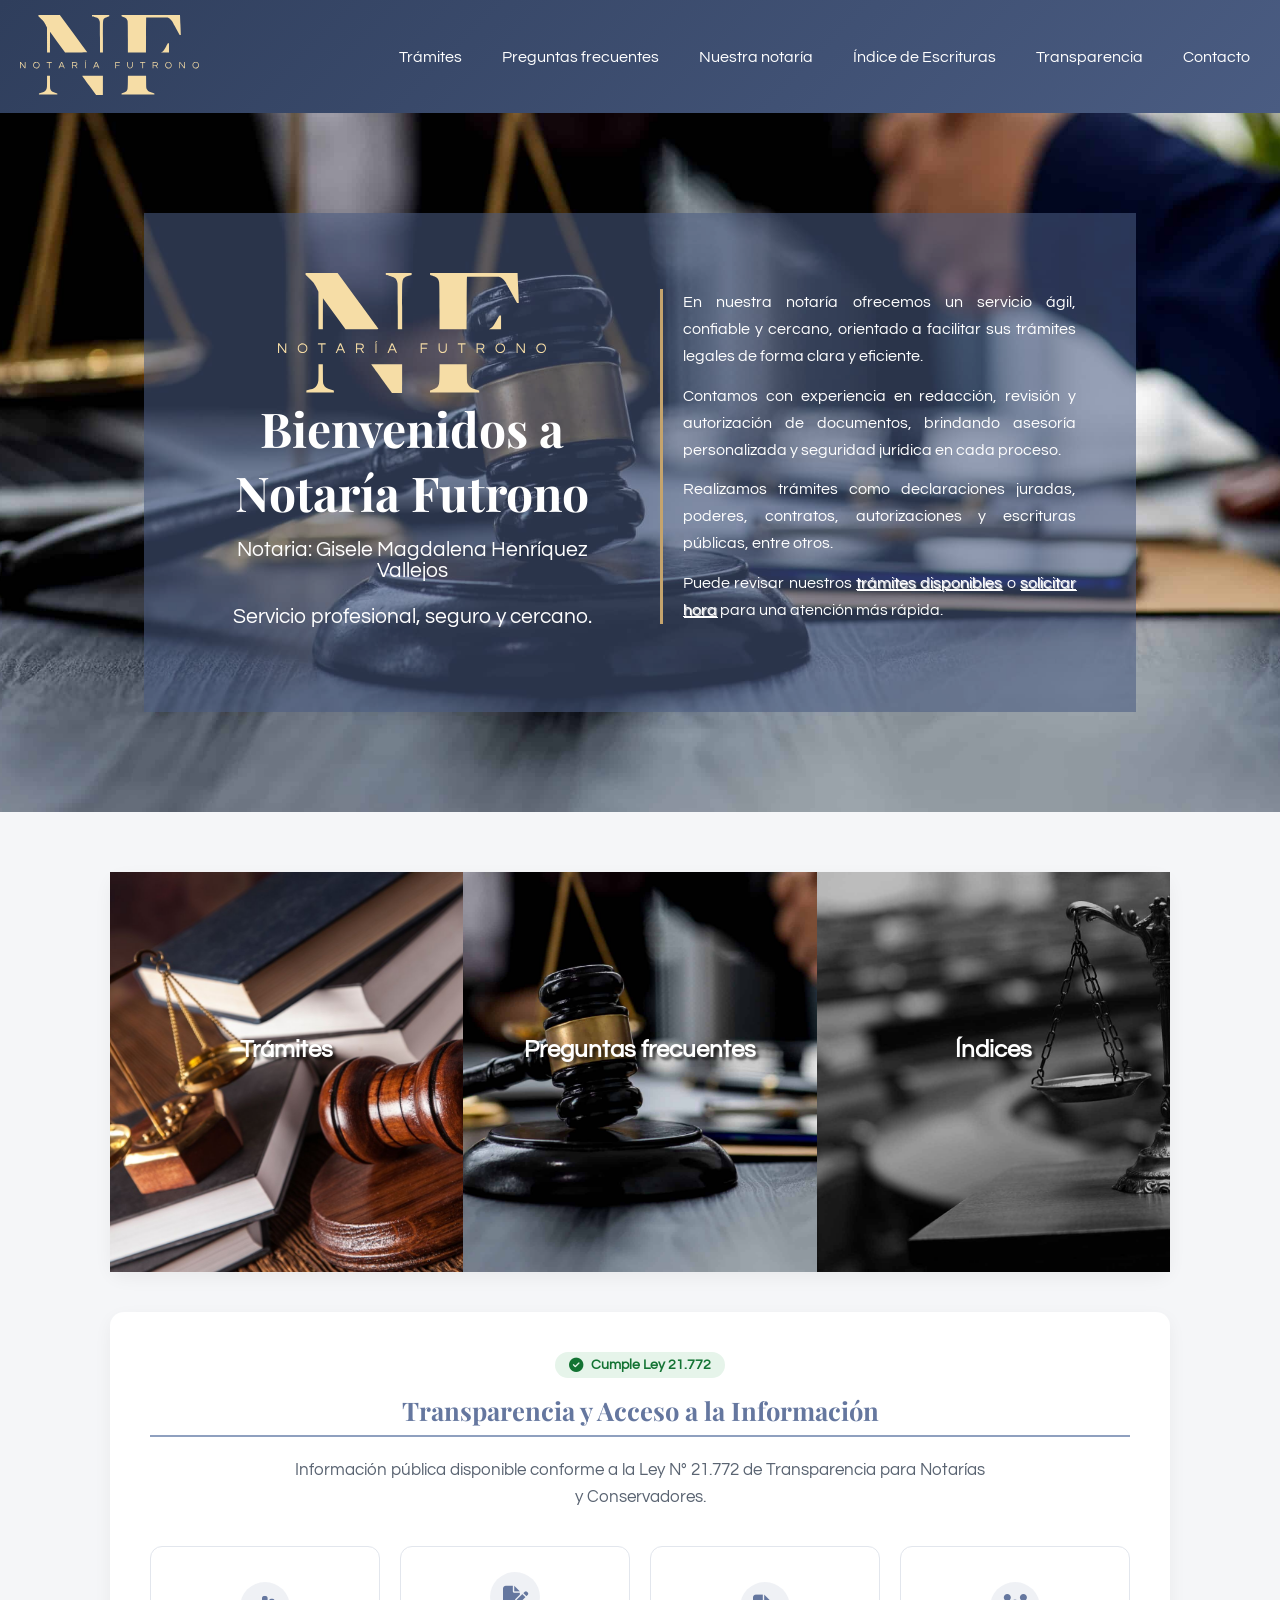
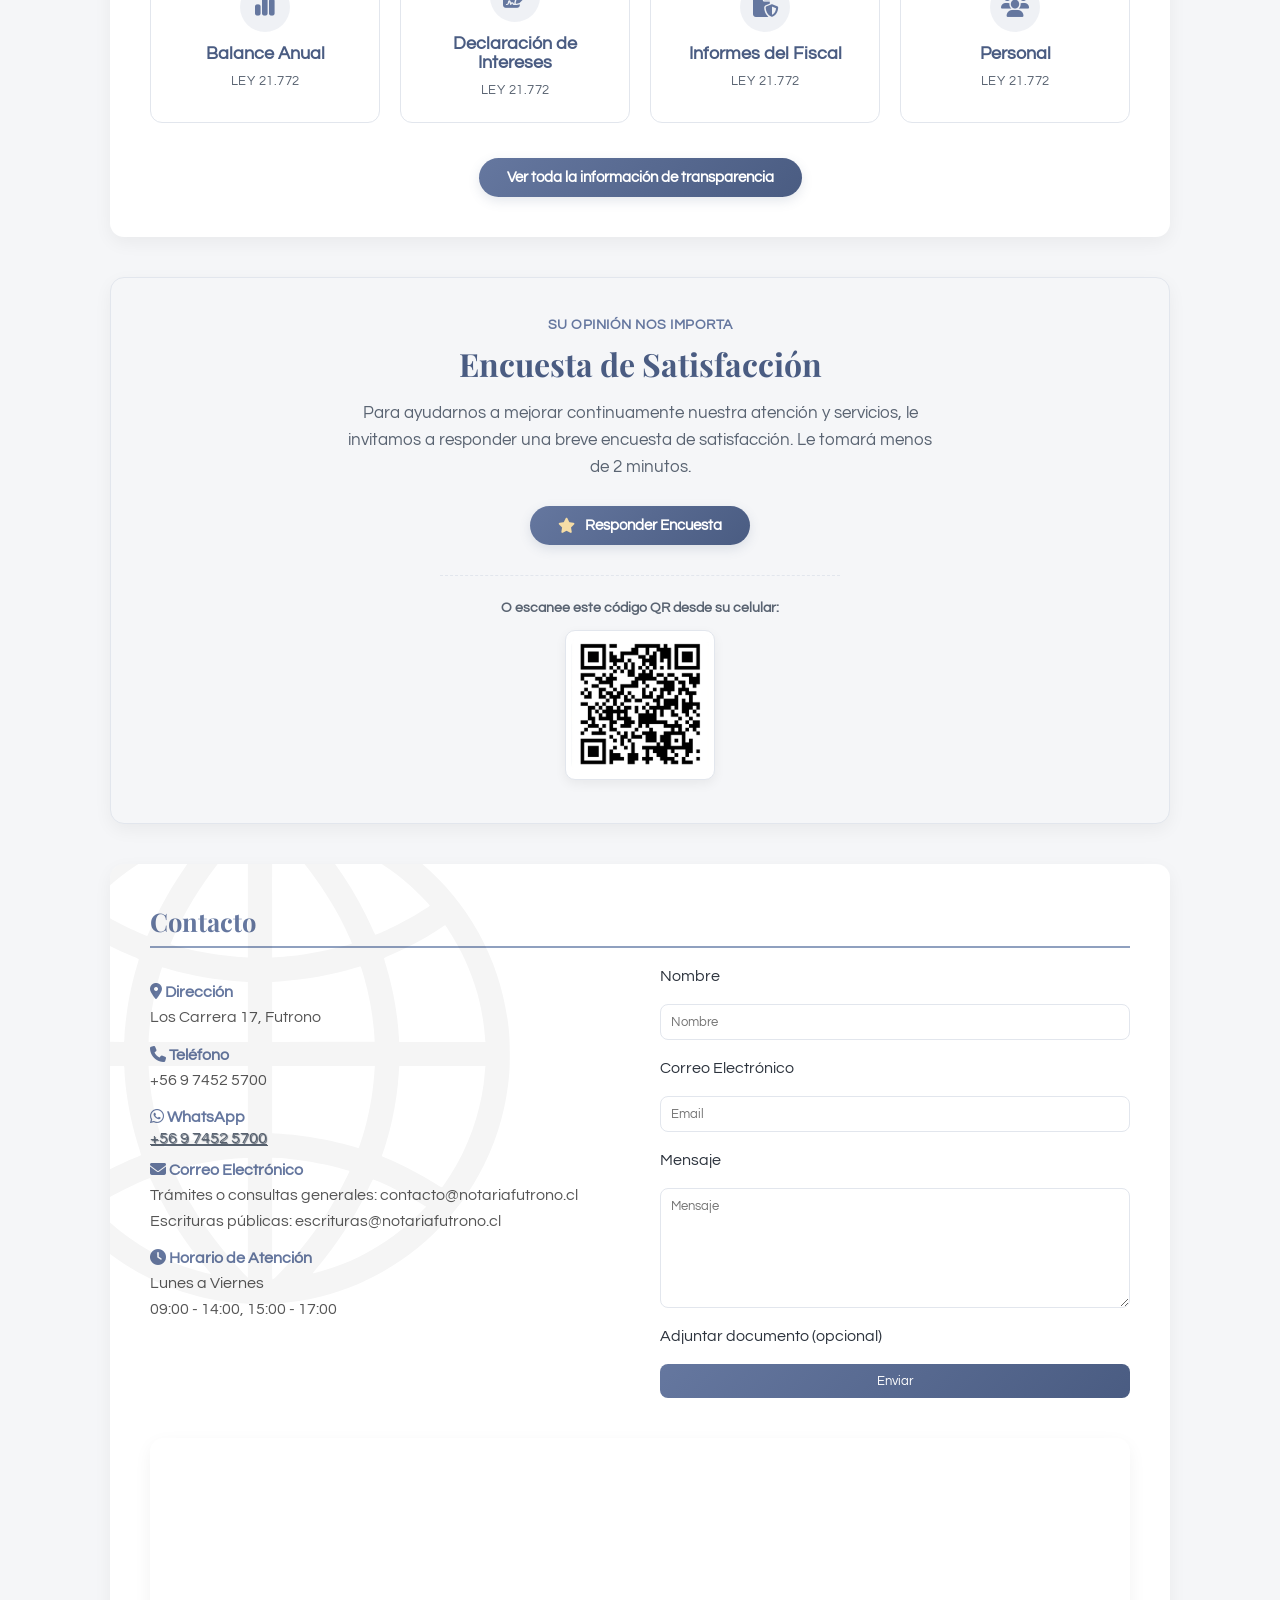
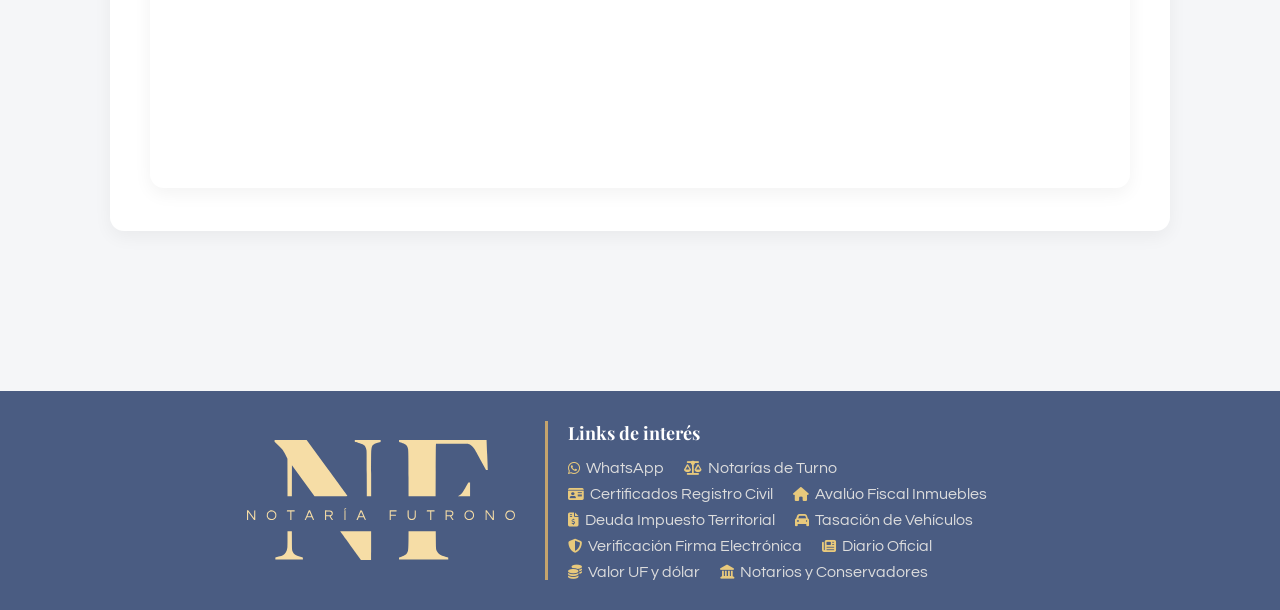
==== commit 4d591108: "3/8 17:44" ====
--- a/index.html
+++ b/index.html
@@ -50,6 +50,10 @@
                     </li>
 
                     <li class="nav-item">
+                        <a href="transparencia-indices.html" class="nav-link">Índice de Escrituras</a>
+                    </li>
+
+                    <li class="nav-item">
                         <a href="transparencia.html" class="nav-link">Transparencia</a>
                     </li>
 
@@ -130,7 +134,7 @@
                     </div>
                 </a>
 
-                <a href="#indices" class="image-card">
+                <a href="transparencia-indices.html" class="image-card">
                     <img src="Carrusel/3.jpg" alt="Índices">
                     <div class="overlay">
                         <h3>Índices</h3>
--- a/styles.css
+++ b/styles.css
@@ -175,6 +175,10 @@
         display: none;
     }
 
+    .header-inner {
+        max-width: 1250px;
+    }
+
     .main-navigation {
         position: static;
         background: transparent;
@@ -187,7 +191,7 @@
     .nav-list {
         flex-direction: row;
         padding: 0;
-        gap: 25px;
+        gap: 20px;
     }
 
     /* Dropdown desktop animado */
@@ -425,8 +429,16 @@
         font-size: 0.9rem;
     }
 
+    .site-main {
+        padding: 30px 10px;
+    }
+
+    .content-wrapper {
+        padding: 0 10px;
+    }
+
     .section {
-        padding: 25px;
+        padding: 20px 12px;
     }
 
         .menu-toggle {
@@ -1258,12 +1270,20 @@
 
 /* Comportamiento responsivo de la tabla para celulares */
 @media (max-width: 600px) {
+    .table-wrapper {
+        background: transparent;
+        border: none;
+        box-shadow: none;
+        overflow: visible;
+    }
+
     .transparencia-table, 
     .transparencia-table tbody, 
     .transparencia-table tr, 
     .transparencia-table td {
         display: block;
         width: 100%;
+        box-sizing: border-box;
     }
     
     .transparencia-table thead {
@@ -1271,13 +1291,16 @@
     }
     
     .transparencia-table tr {
-        margin-bottom: 0px;
-        border-bottom: 2px solid var(--color-border);
-        padding: 10px 0;
+        margin-bottom: 16px;
+        border: 1px solid var(--color-border);
+        border-radius: 12px;
+        background: var(--color-white);
+        box-shadow: 0 4px 10px rgba(0, 0, 0, 0.03);
+        padding: 12px 6px;
     }
     
     .transparencia-table tr:last-child {
-        border-bottom: none;
+        margin-bottom: 0;
     }
     
     .transparencia-table td {
@@ -1285,19 +1308,33 @@
         justify-content: space-between;
         align-items: flex-start;
         gap: 15px;
-        padding: 10px 15px;
+        padding: 8px 12px;
         border-top: none;
         text-align: right;
+        font-size: 0.9rem;
     }
     
     .transparencia-table td::before {
         content: attr(data-label);
         font-weight: 600;
         color: var(--color-primary-dark);
-        font-size: 0.85rem;
+        font-size: 0.8rem;
         text-align: left;
         min-width: 110px; /* Ancho mínimo para la etiqueta de la izquierda */
         flex-shrink: 0; /* Evitar que se comprima la etiqueta */
+    }
+
+    /* Estilo apilado para celdas con textos largos en móviles */
+    .transparencia-table td.td-stack {
+        flex-direction: column;
+        align-items: flex-start;
+        text-align: left;
+        gap: 4px;
+    }
+
+    .transparencia-table td.td-stack::before {
+        min-width: auto;
+        margin-bottom: 2px;
     }
 }
 
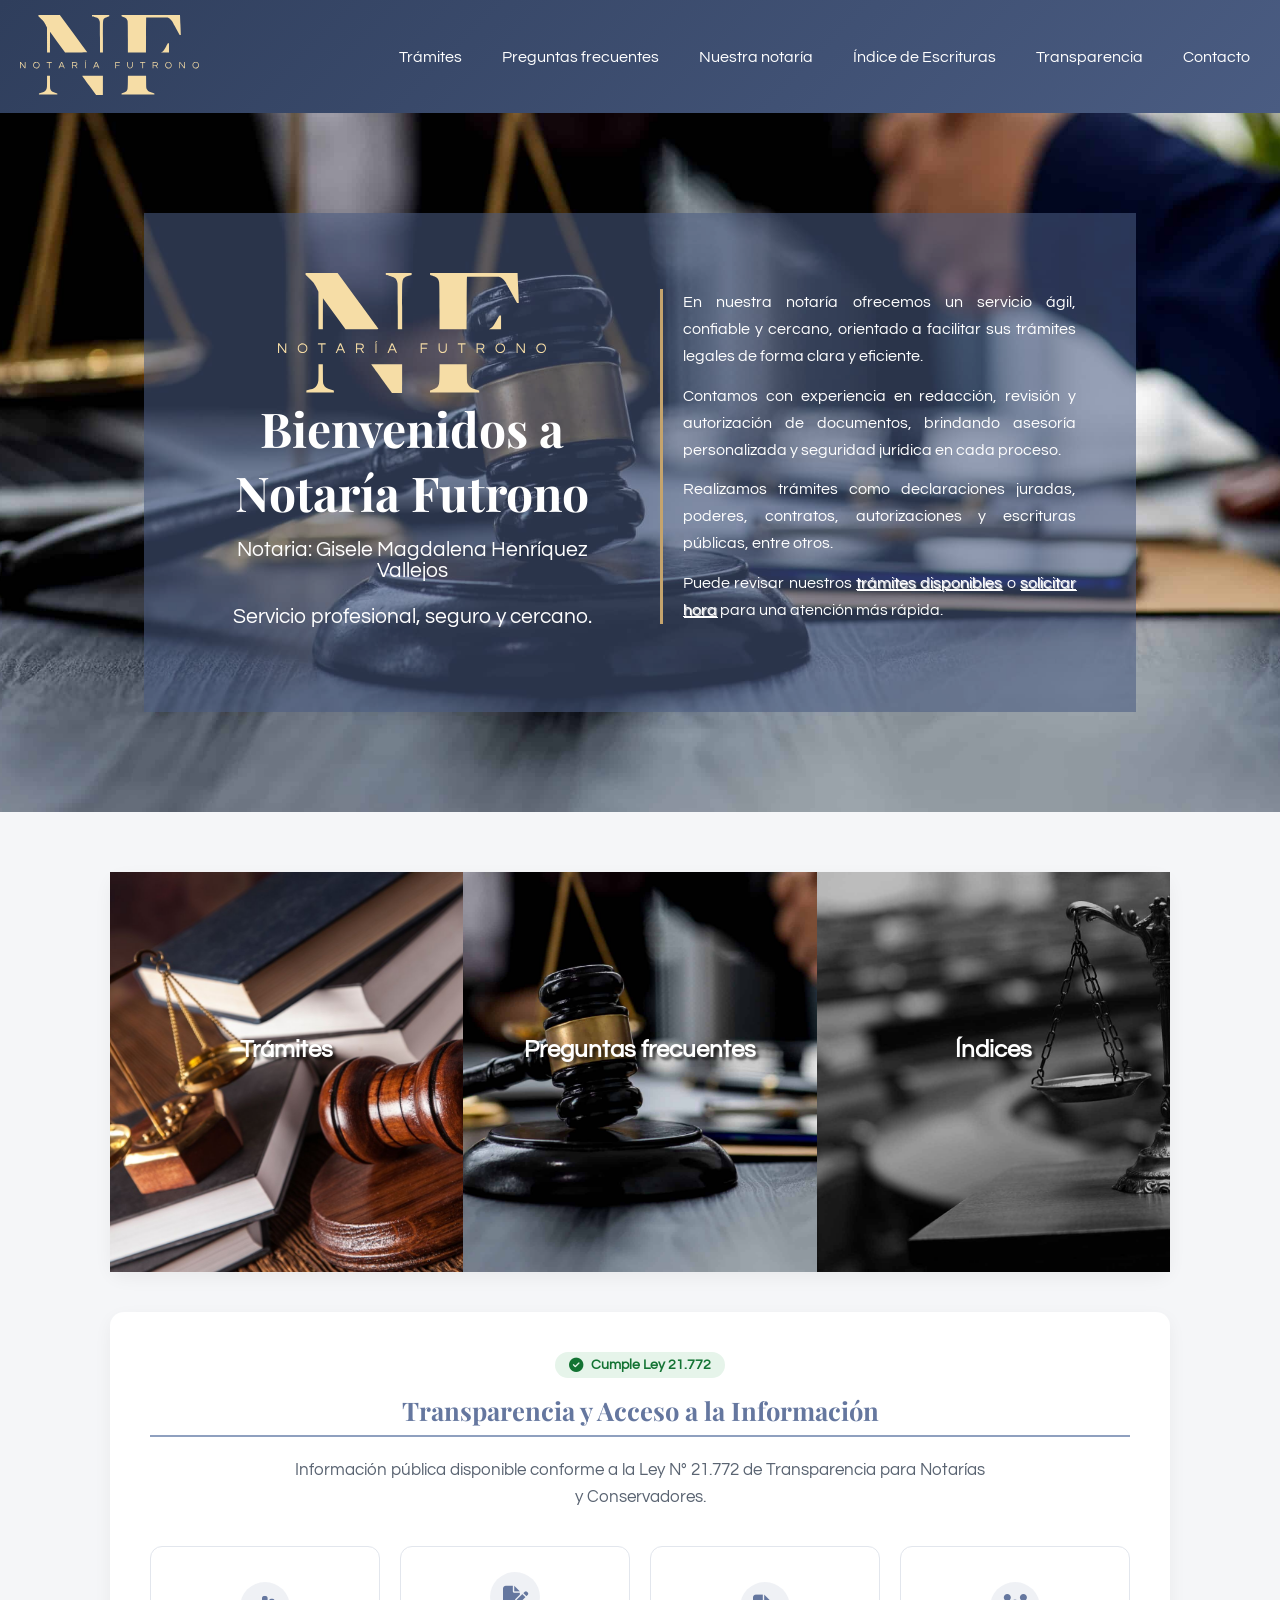
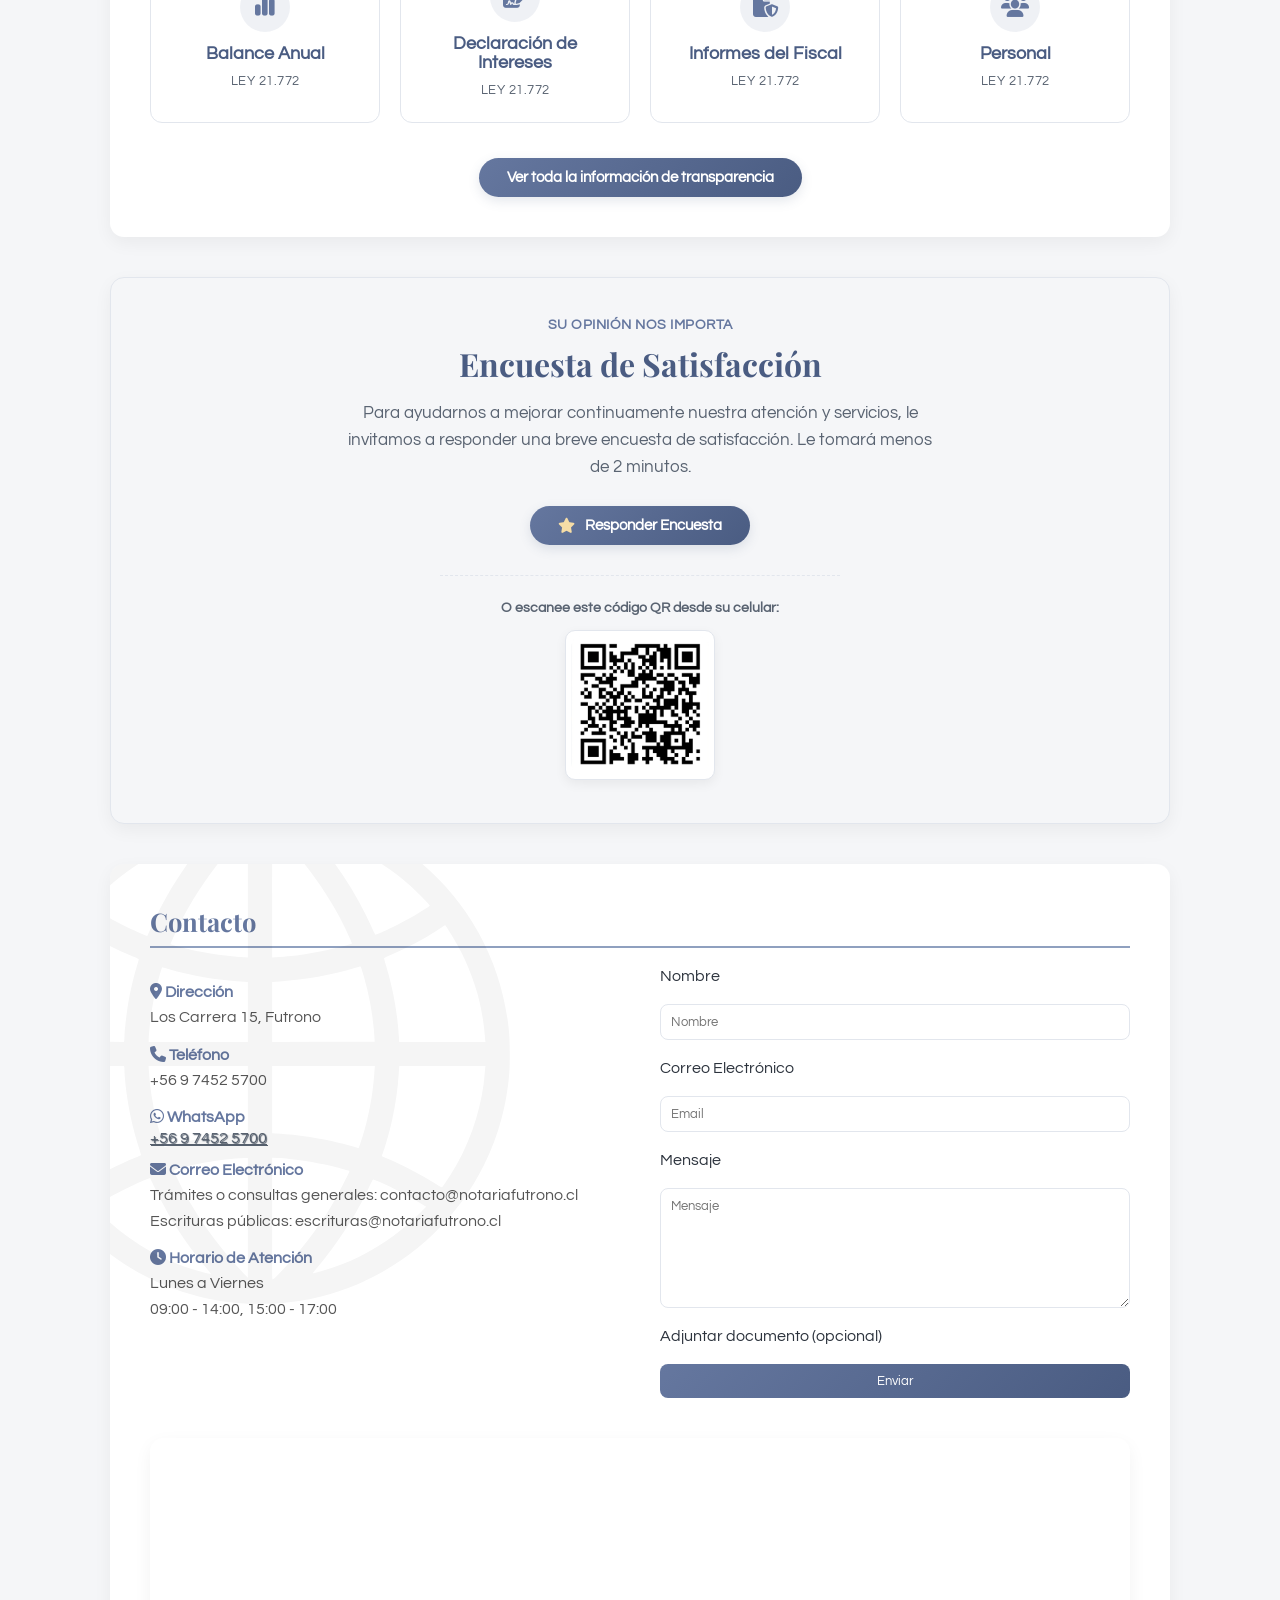
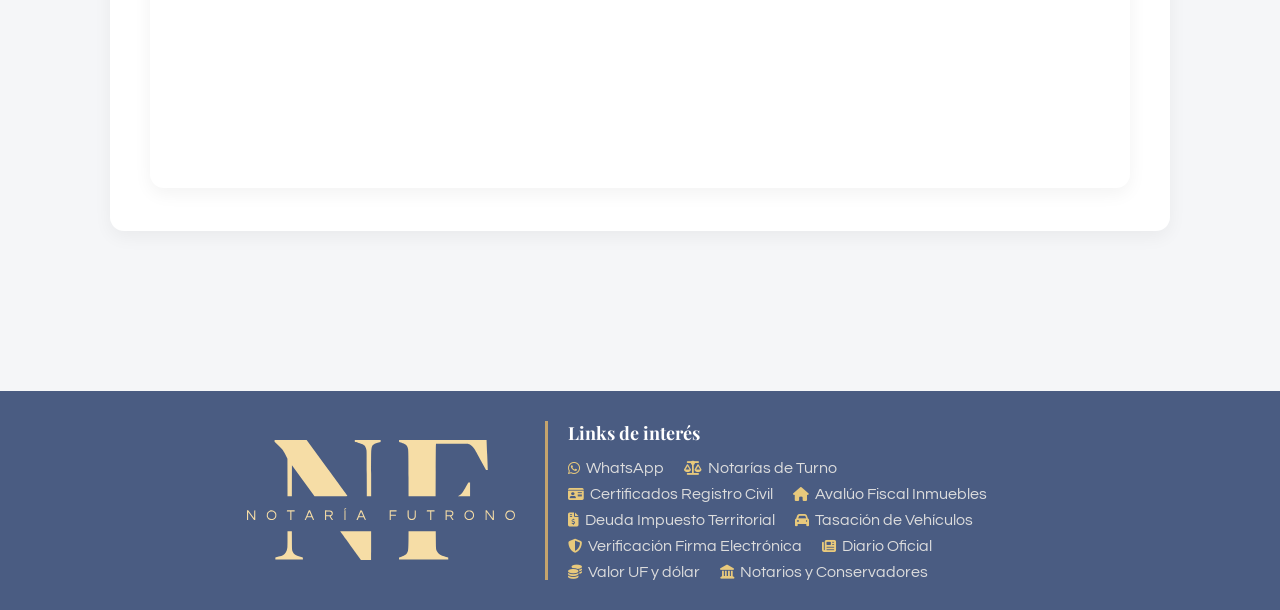
==== commit 05f28831: "3/8 18:46" ====
--- a/index.html
+++ b/index.html
@@ -227,7 +227,7 @@
                 <div class="contact-info">
 
                     <h3><i class="fa-solid fa-location-dot"></i> Dirección</h3>
-                    <p>Los Carrera 17, Futrono</p>
+                    <p>Los Carrera 15, Futrono</p>
 
                     <h3><i class="fa-solid fa-phone"></i> Teléfono</h3>
                     <p>+56 9 7452 5700</p>
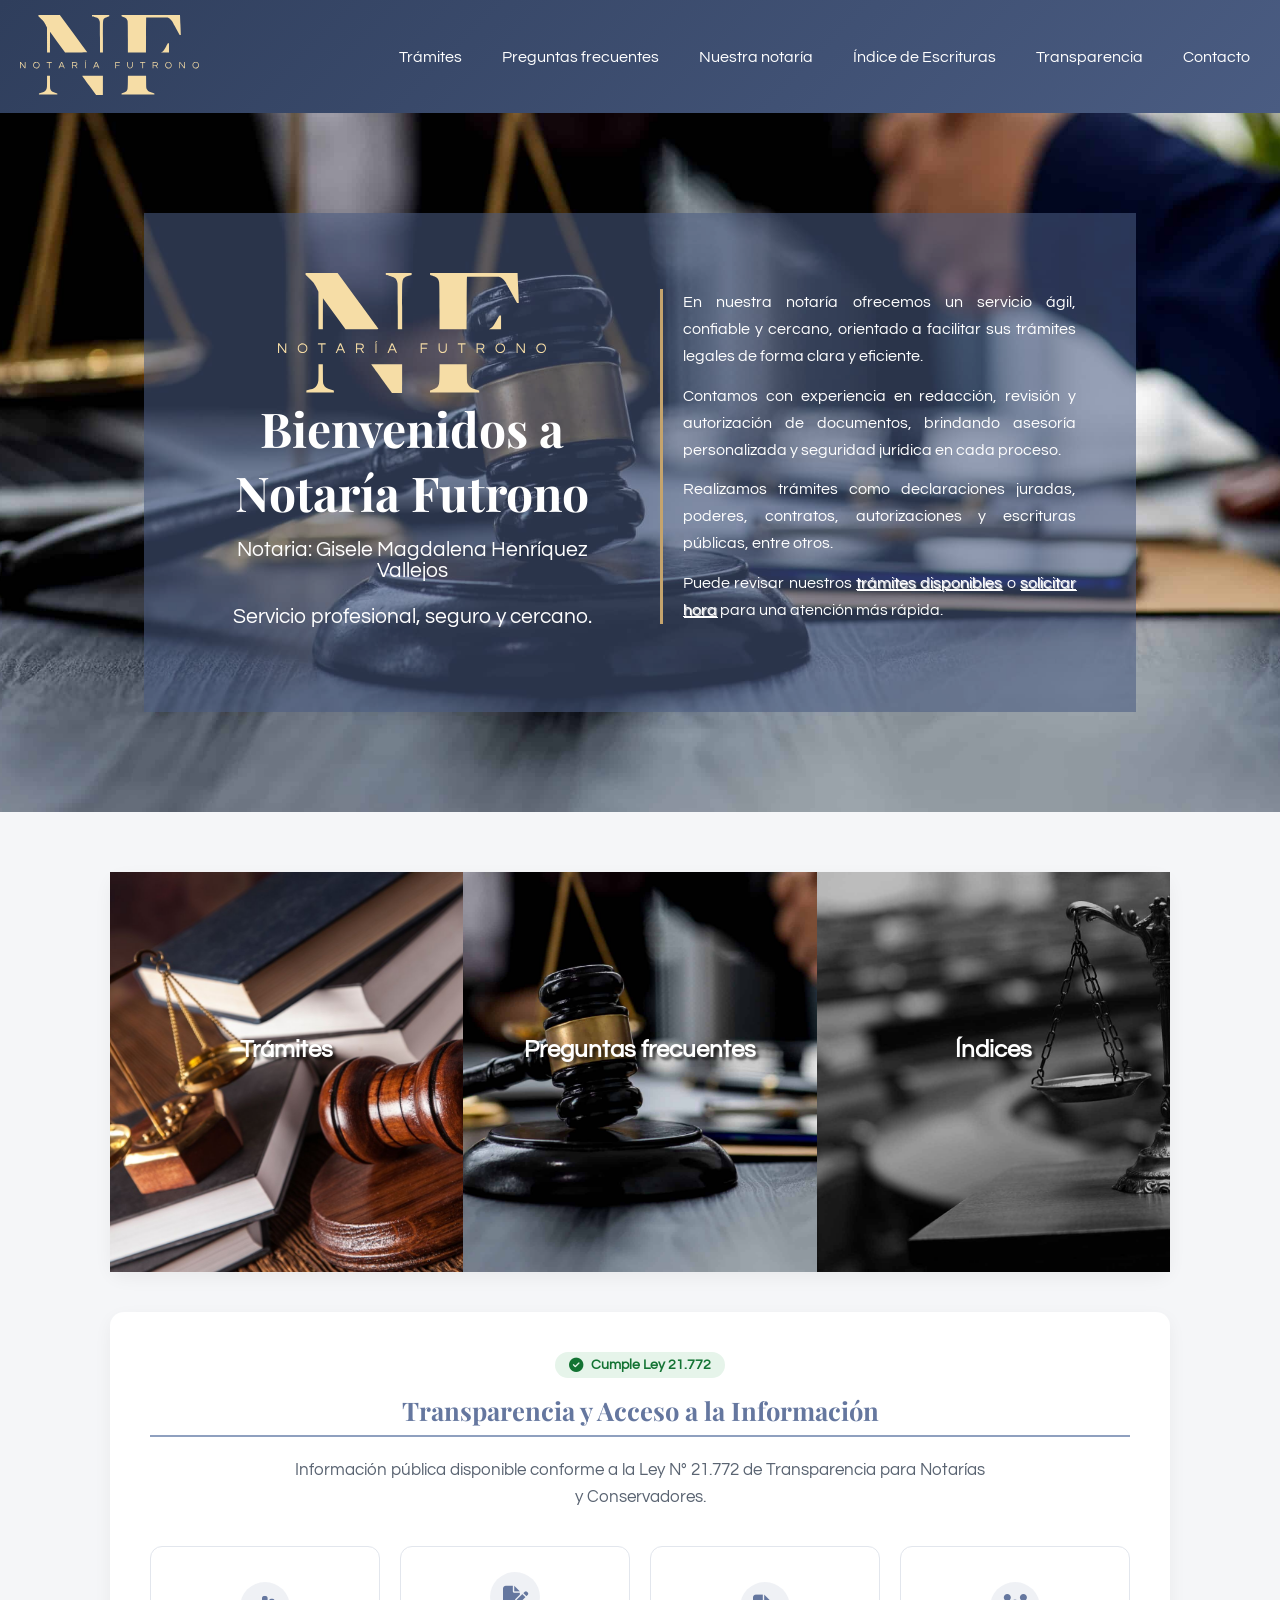
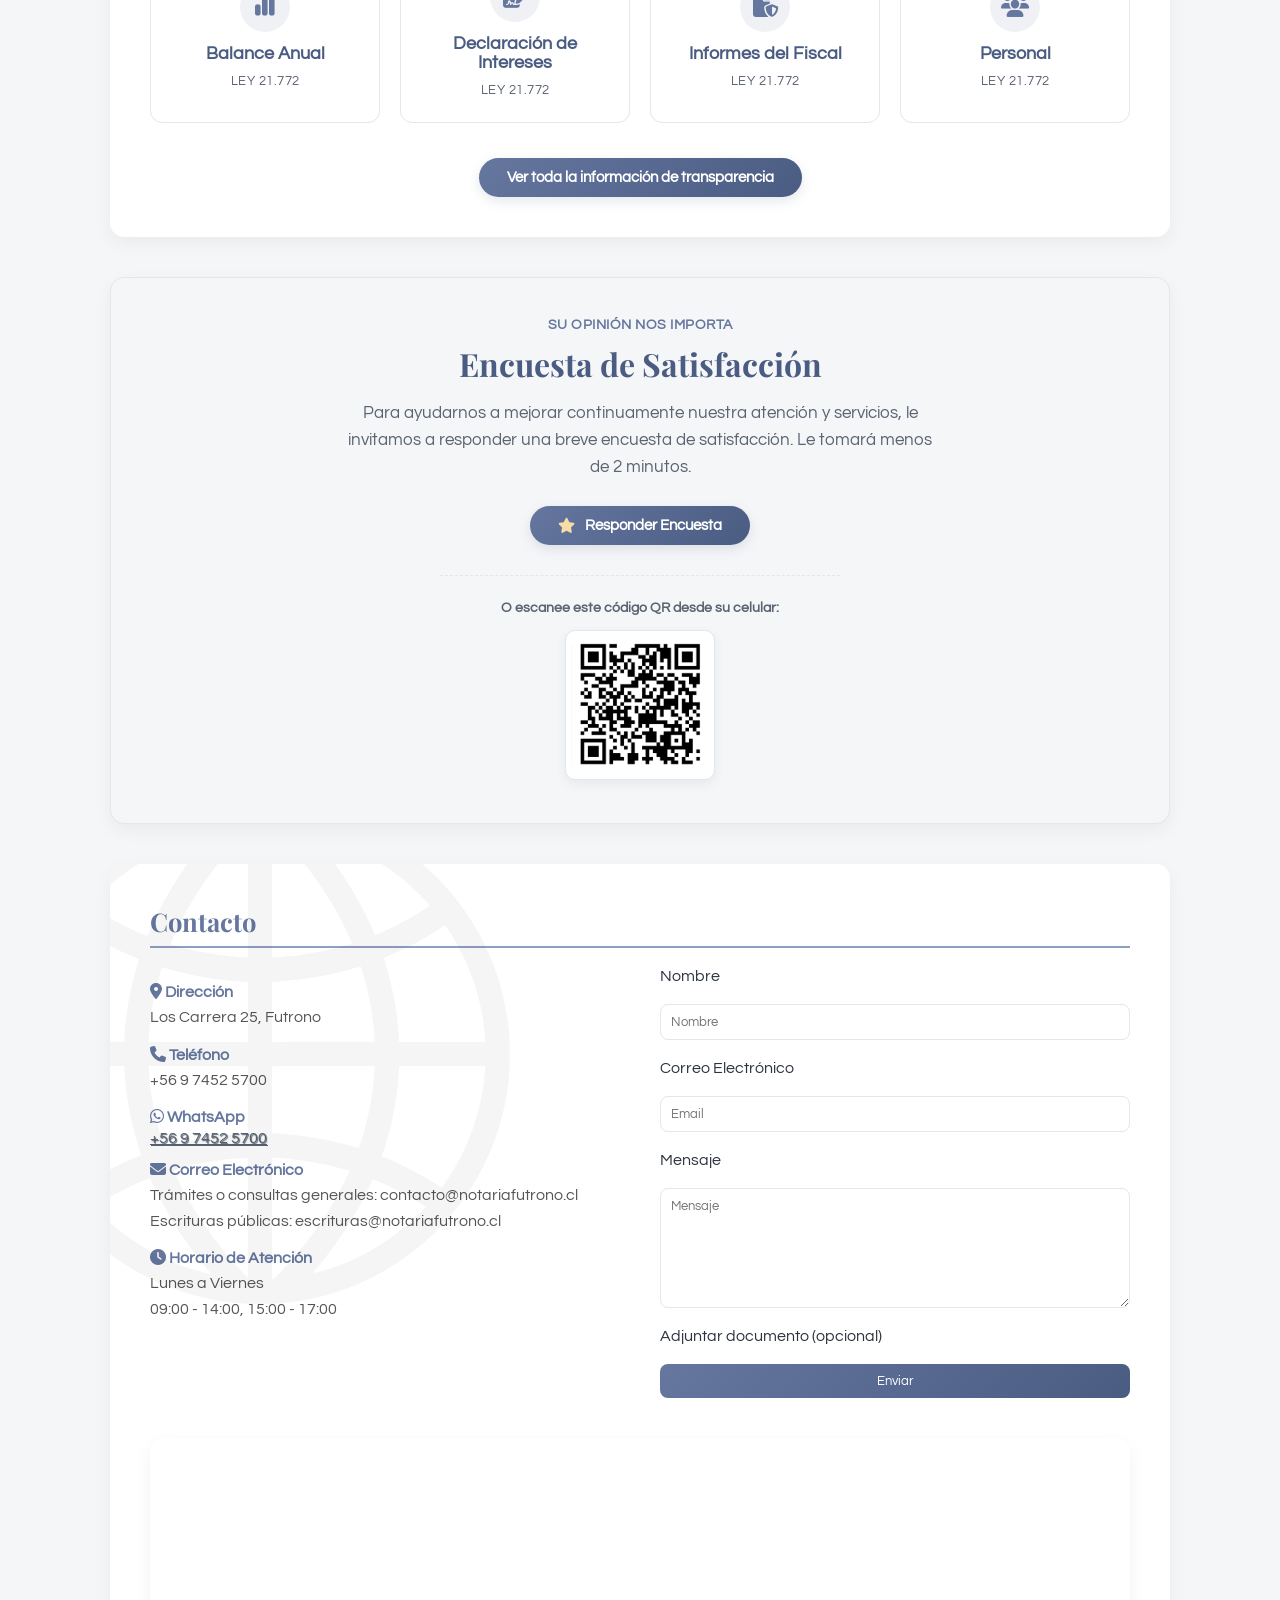
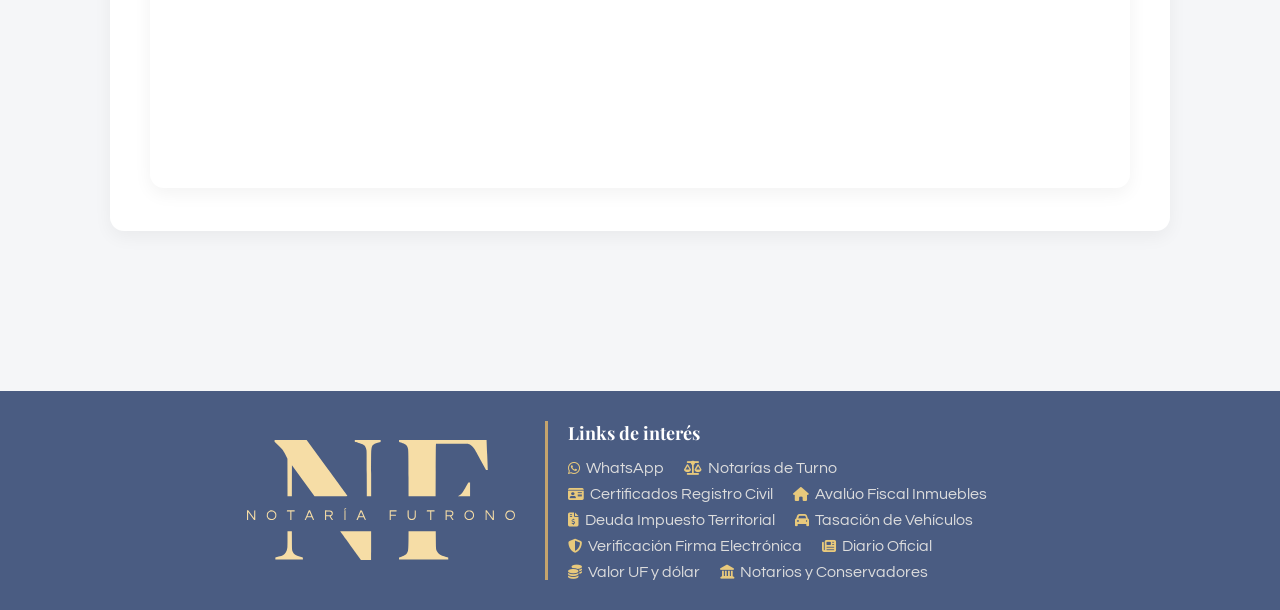
==== commit efeb975d: "4/8 21:35" ====
--- a/index.html
+++ b/index.html
@@ -227,7 +227,7 @@
                 <div class="contact-info">
 
                     <h3><i class="fa-solid fa-location-dot"></i> Dirección</h3>
-                    <p>Los Carrera 15, Futrono</p>
+                    <p>Los Carrera 25, Futrono</p>
 
                     <h3><i class="fa-solid fa-phone"></i> Teléfono</h3>
                     <p>+56 9 7452 5700</p>
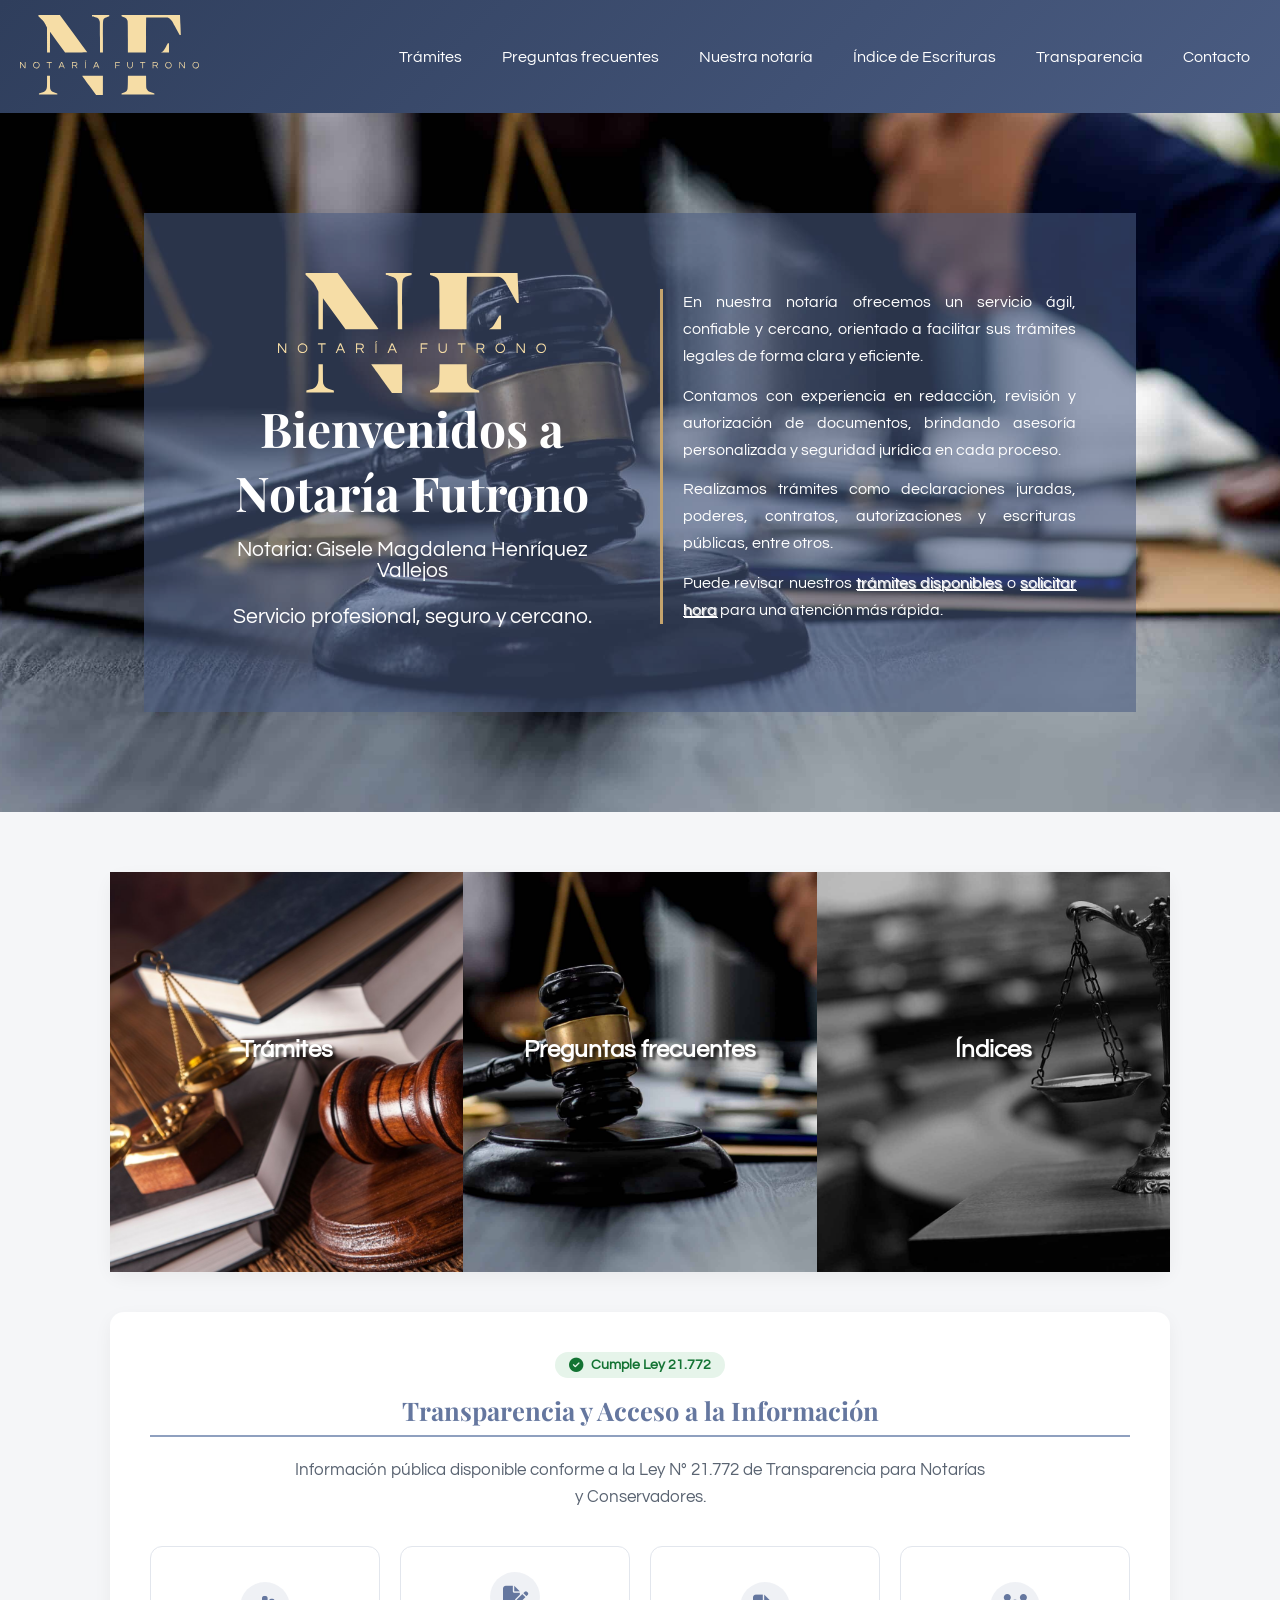
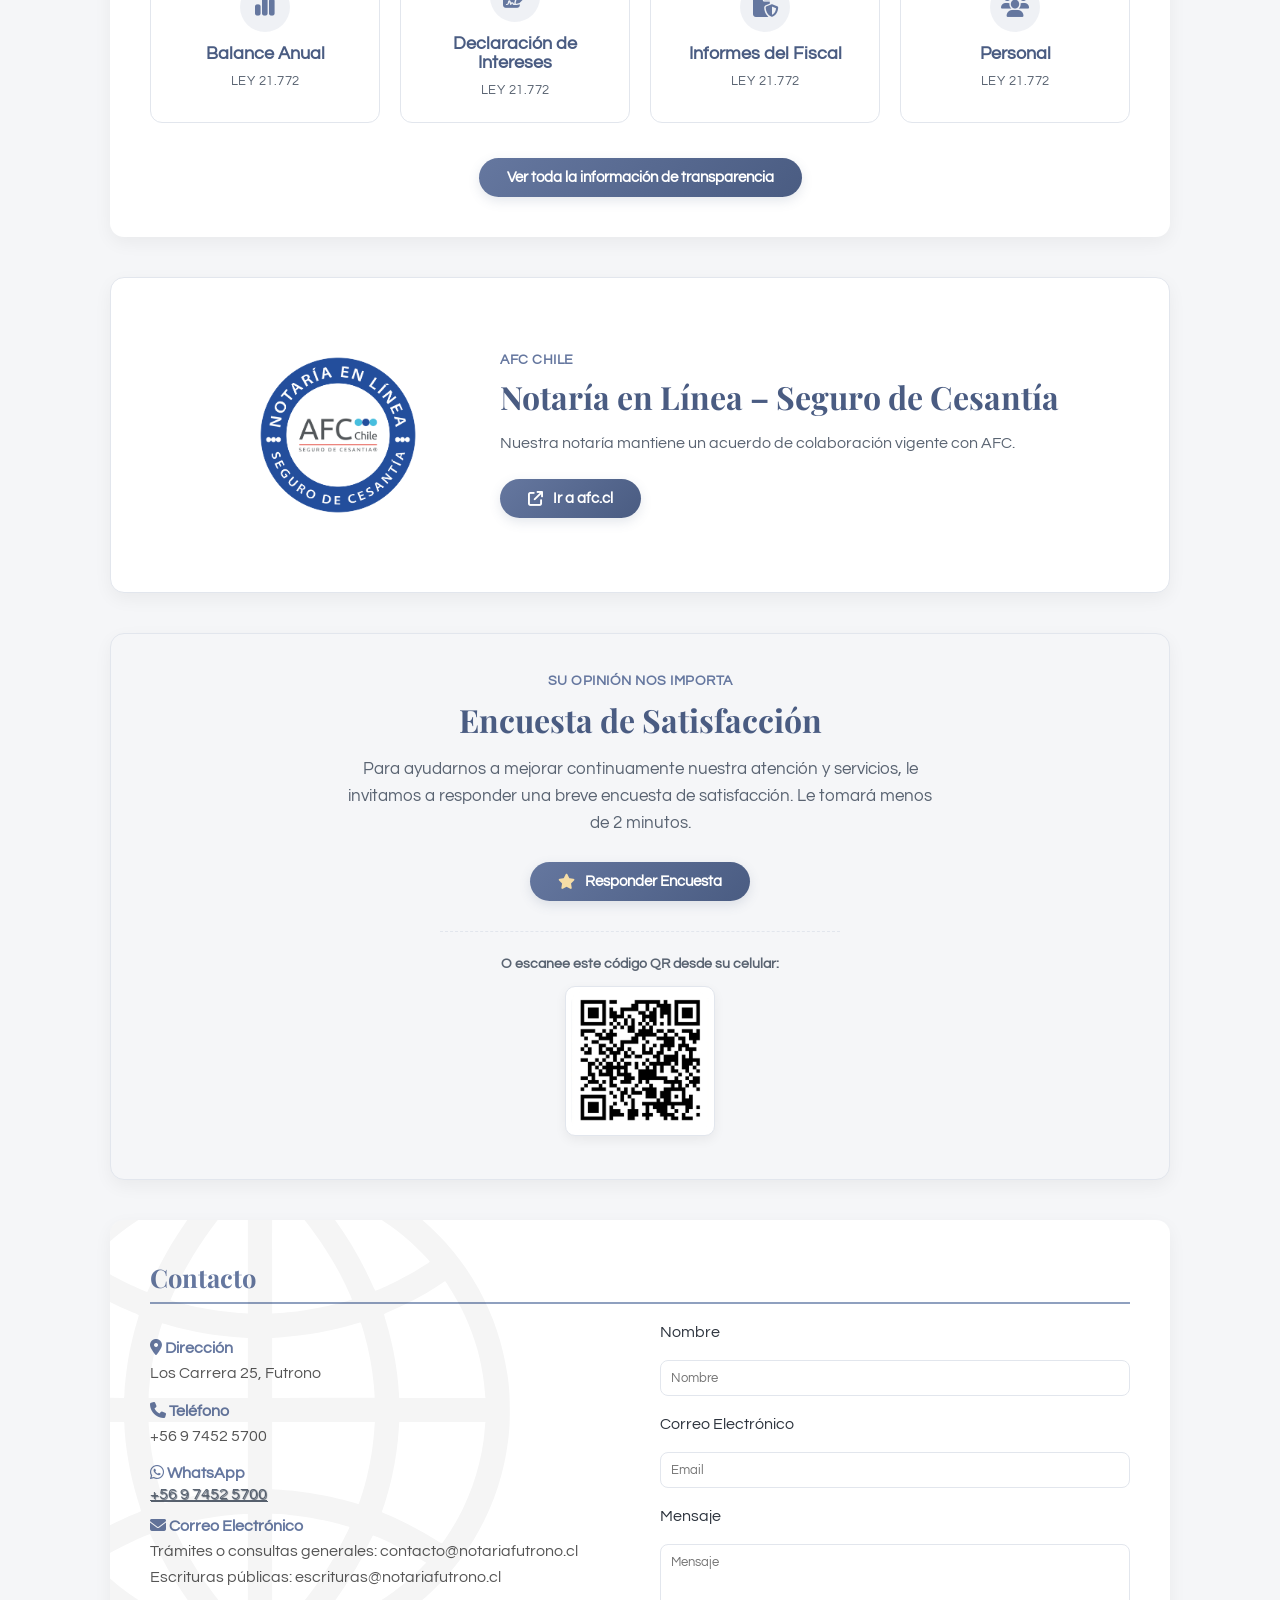
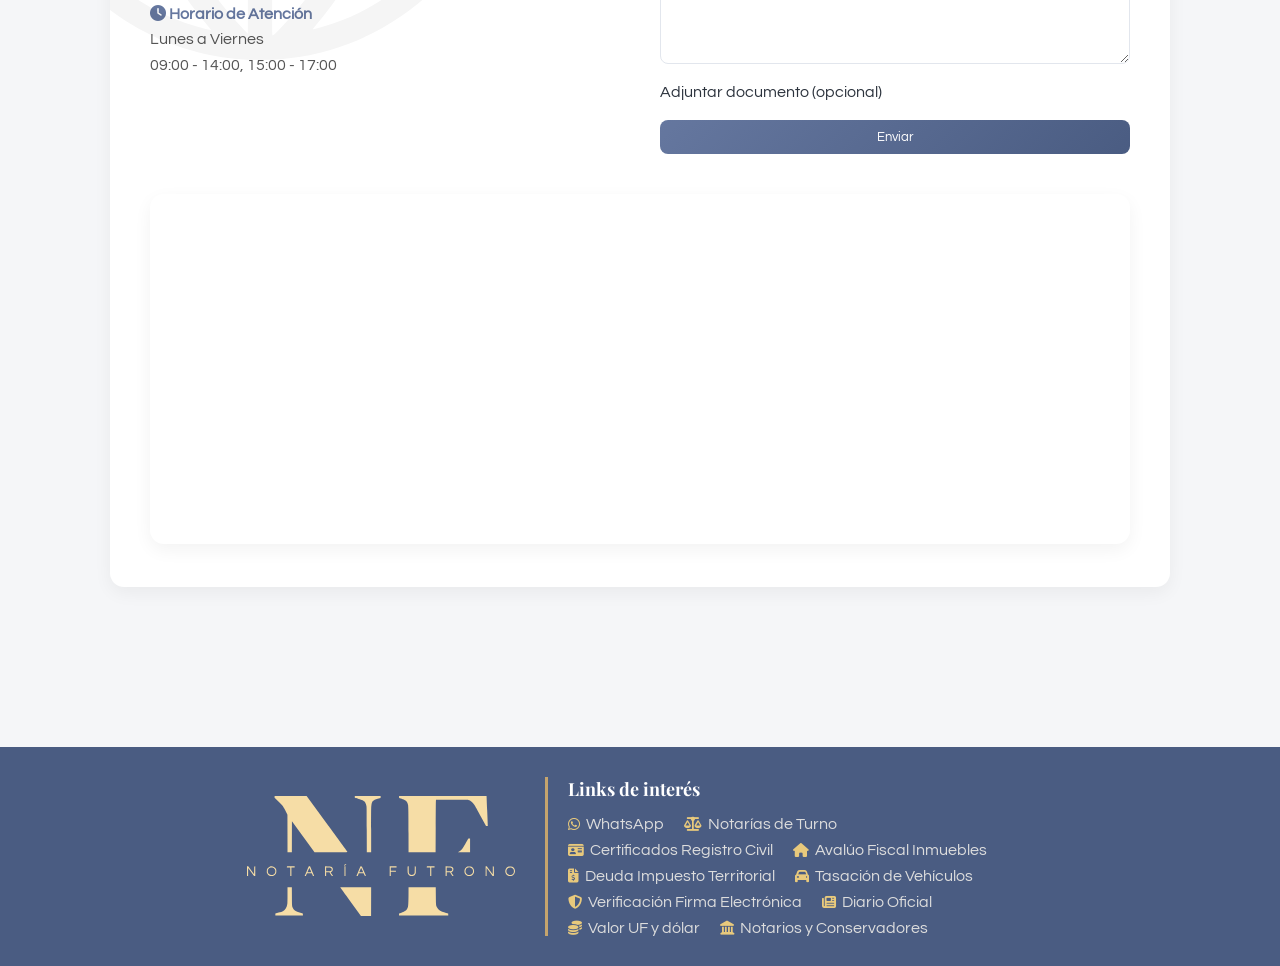
==== commit 1f056679: "13/11 12:42" ====
--- a/index.html
+++ b/index.html
@@ -192,6 +192,25 @@
 
             <div class="transparencia-cta">
                 <a href="transparencia.html" class="transparencia-button">Ver toda la información de transparencia</a>
+            </div>
+        </section>
+
+        <!-- Sección Notaría en Línea - AFC Seguro de Cesantía -->
+        <section id="afc-notaria-en-linea" class="section section-afc">
+            <div class="afc-container">
+                <a href="https://www.afc.cl" target="_blank" rel="noopener noreferrer" class="afc-seal-link" aria-label="Ir al sitio web de AFC Chile Seguro de Cesantía">
+                    <img src="Carrusel/sello-afc-notaria-en-linea.png" alt="Sello Notaría en Línea - AFC Chile Seguro de Cesantía" class="afc-seal-img" loading="lazy">
+                </a>
+                <div class="afc-content">
+                    <span class="afc-eyebrow">AFC Chile</span>
+                    <h2 class="afc-title">Notaría en Línea – Seguro de Cesantía</h2>
+                    <p class="afc-description">
+                        Nuestra notaría mantiene un acuerdo de colaboración vigente con AFC.
+                    </p>
+                    <a href="https://www.afc.cl" target="_blank" rel="noopener noreferrer" class="transparencia-button afc-cta-button">
+                        <i class="fa-solid fa-arrow-up-right-from-square"></i> Ir a afc.cl
+                    </a>
+                </div>
             </div>
         </section>
 
--- a/styles.css
+++ b/styles.css
@@ -298,7 +298,7 @@
 
 .hero-box p {
     margin-bottom: 12px;
-    color: #FFF; /* mucho mejor contraste */
+    color: #FFF;
 }
 
 .hero-info {
@@ -894,16 +894,29 @@
 
 .notaria-overlay {
     width: 100%;
-    background-color: rgba(74, 92, 130, 0.569);
+    background-color: rgba(74, 92, 130, 0.62);
     padding: 60px 20px;
     display: flex;
-    justify-content: left;
-}
+    justify-content: center;
+}
+
+.notaria-container {
+    max-width: 1320px;
+    margin: 0 auto;
+    width: 100%;
+    display: flex;
+    flex-direction: row;
+    align-items: flex-start;
+    justify-content: space-between;
+    gap: 40px;
+}
+
 .notaria-box {
-    max-width: 800px;
-    padding: 30px;
-    border-radius: 8px;
-}
+    flex: 1 1 56%;
+    max-width: 720px;
+    padding: 10px 0;
+}
+
 .notaria-title {
     margin-bottom: 20px;
     font-size: 3rem;
@@ -940,15 +953,188 @@
     margin-bottom: 8px;
 }
 .notaria-info p strong{
-    color: var(--color-accent)
-}
-@media (max-width: 768px) {
+    color: var(--color-accent);
+}
+
+/* ===============================
+   FOTOS DE LA NOTARÍA
+================================= */
+.notaria-gallery {
+    flex: 1 1 44%;
+    max-width: 520px;
+    width: 100%;
+    background: rgba(22, 33, 56, 0.65);
+    backdrop-filter: blur(12px);
+    -webkit-backdrop-filter: blur(12px);
+    border: 1px solid rgba(255, 255, 255, 0.15);
+    border-radius: 20px;
+    padding: 24px;
+    box-shadow: 0 16px 36px rgba(0, 0, 0, 0.3);
+    display: flex;
+    flex-direction: column;
+    gap: 16px;
+    transition: transform 0.3s ease, box-shadow 0.3s ease, border-color 0.3s ease;
+}
+
+.notaria-gallery:hover {
+    box-shadow: 0 20px 45px rgba(0, 0, 0, 0.42);
+    border-color: rgba(246, 221, 166, 0.35);
+}
+
+.gallery-card {
+    position: relative;
+    border-radius: 14px;
+    overflow: hidden;
+    cursor: pointer;
+    box-shadow: 0 8px 24px rgba(0, 0, 0, 0.3);
+    border: 1px solid rgba(255, 255, 255, 0.18);
+    transition: transform 0.3s ease, box-shadow 0.3s ease;
+}
+
+.gallery-card:hover {
+    transform: translateY(-3px);
+    box-shadow: 0 12px 30px rgba(0, 0, 0, 0.45);
+}
+
+.gallery-card img {
+    width: 100%;
+    display: block;
+    object-fit: cover;
+    transition: transform 0.5s ease;
+}
+
+.gallery-card:hover img {
+    transform: scale(1.03);
+}
+
+/* Foto principal (fachada) */
+.gallery-card-main img {
+    height: 270px;
+    object-position: center;
+}
+
+/* Sub-grilla para fotos interiores */
+.gallery-subgrid {
+    display: grid;
+    grid-template-columns: 1fr 1fr;
+    gap: 16px;
+}
+
+.gallery-subgrid .gallery-card img {
+    height: 190px;
+    object-position: center;
+}
+
+/* Modal Lightbox para fotos */
+.photo-modal {
+    position: fixed;
+    top: 0;
+    left: 0;
+    width: 100%;
+    height: 100%;
+    background: rgba(10, 16, 28, 0.9);
+    backdrop-filter: blur(8px);
+    -webkit-backdrop-filter: blur(8px);
+    display: flex;
+    align-items: center;
+    justify-content: center;
+    z-index: 9999;
+    opacity: 0;
+    visibility: hidden;
+    transition: opacity 0.3s ease, visibility 0.3s ease;
+    padding: 20px;
+}
+
+.photo-modal.active {
+    opacity: 1;
+    visibility: visible;
+}
+
+.photo-modal-content {
+    position: relative;
+    max-width: 900px;
+    width: 100%;
+    max-height: 90vh;
+    display: flex;
+    flex-direction: column;
+    align-items: center;
+    animation: photoModalIn 0.3s ease forwards;
+}
+
+@keyframes photoModalIn {
+    from {
+        opacity: 0;
+        transform: scale(0.92);
+    }
+    to {
+        opacity: 1;
+        transform: scale(1);
+    }
+}
+
+.photo-modal-close {
+    position: absolute;
+    top: -45px;
+    right: 0;
+    color: #fff;
+    font-size: 2.2rem;
+    font-weight: bold;
+    cursor: pointer;
+    transition: color 0.2s ease, transform 0.2s ease;
+    line-height: 1;
+}
+
+.photo-modal-close:hover {
+    color: var(--color-accent);
+    transform: scale(1.1);
+}
+
+.photo-modal-content img {
+    max-width: 100%;
+    max-height: 85vh;
+    border-radius: 12px;
+    object-fit: contain;
+    box-shadow: 0 20px 50px rgba(0, 0, 0, 0.6);
+    border: 1px solid rgba(255, 255, 255, 0.2);
+}
+
+/* Responsivo para tablets y celulares */
+@media (max-width: 992px) {
+    .notaria-container {
+        flex-direction: column;
+        align-items: stretch;
+        gap: 30px;
+    }
+
     .notaria-box {
-        padding: 20px;
+        max-width: 100%;
+        padding: 10px 0;
+    }
+
+    .notaria-gallery {
+        max-width: 100%;
     }
 
     .notaria-overlay {
         padding: 40px 15px;
+    }
+
+    .notaria-title {
+        font-size: 2.3rem;
+    }
+}
+
+@media (max-width: 600px) {
+    .gallery-card-main img {
+        height: 200px;
+    }
+
+    .gallery-subgrid {
+        gap: 10px;
+    }
+
+    .gallery-subgrid .gallery-card img {
+        height: 140px;
     }
 }
 .footer-container{
@@ -1707,4 +1893,91 @@
 .radio-label input[type="radio"] {
     margin-top: 3px;
     flex-shrink: 0;
-}+}
+
+
+/* ===============================
+   SECCIÓN AFC - NOTARÍA EN LÍNEA
+   =============================== */
+.section-afc {
+    background: #ffffff;
+    border: 1px solid var(--color-border);
+}
+
+.afc-container {
+    display: flex;
+    flex-direction: column;
+    align-items: center;
+    text-align: center;
+    gap: 24px;
+}
+
+.afc-seal-link {
+    display: inline-flex;
+    align-items: center;
+    justify-content: center;
+    background: #ffffff;
+    padding: 12px;
+    border-radius: 12px;
+    flex-shrink: 0;
+    text-decoration: none;
+}
+
+.afc-seal-img {
+    width: 190px;
+    height: 190px;
+    object-fit: contain;
+    display: block;
+}
+
+.afc-content {
+    max-width: 600px;
+}
+
+.afc-eyebrow {
+    font-size: 0.85rem;
+    color: var(--color-primary);
+    font-weight: 600;
+    text-transform: uppercase;
+    letter-spacing: 0.5px;
+    display: block;
+    margin-bottom: 8px;
+}
+
+.afc-title {
+    font-family: 'Playfair Display', serif;
+    font-size: 1.75rem;
+    color: var(--color-primary-dark);
+    margin-bottom: 12px;
+}
+
+.afc-description {
+    color: var(--color-text-light);
+    line-height: 1.65;
+    font-size: 1.02rem;
+    margin-bottom: 22px;
+}
+
+.afc-cta-button {
+    display: inline-flex;
+    align-items: center;
+    gap: 10px;
+}
+
+@media (min-width: 768px) {
+    .afc-container {
+        flex-direction: row;
+        text-align: left;
+        justify-content: center;
+        gap: 45px;
+    }
+
+    .afc-seal-img {
+        width: 210px;
+        height: 210px;
+    }
+
+    .afc-title {
+        font-size: 2rem;
+    }
+}
